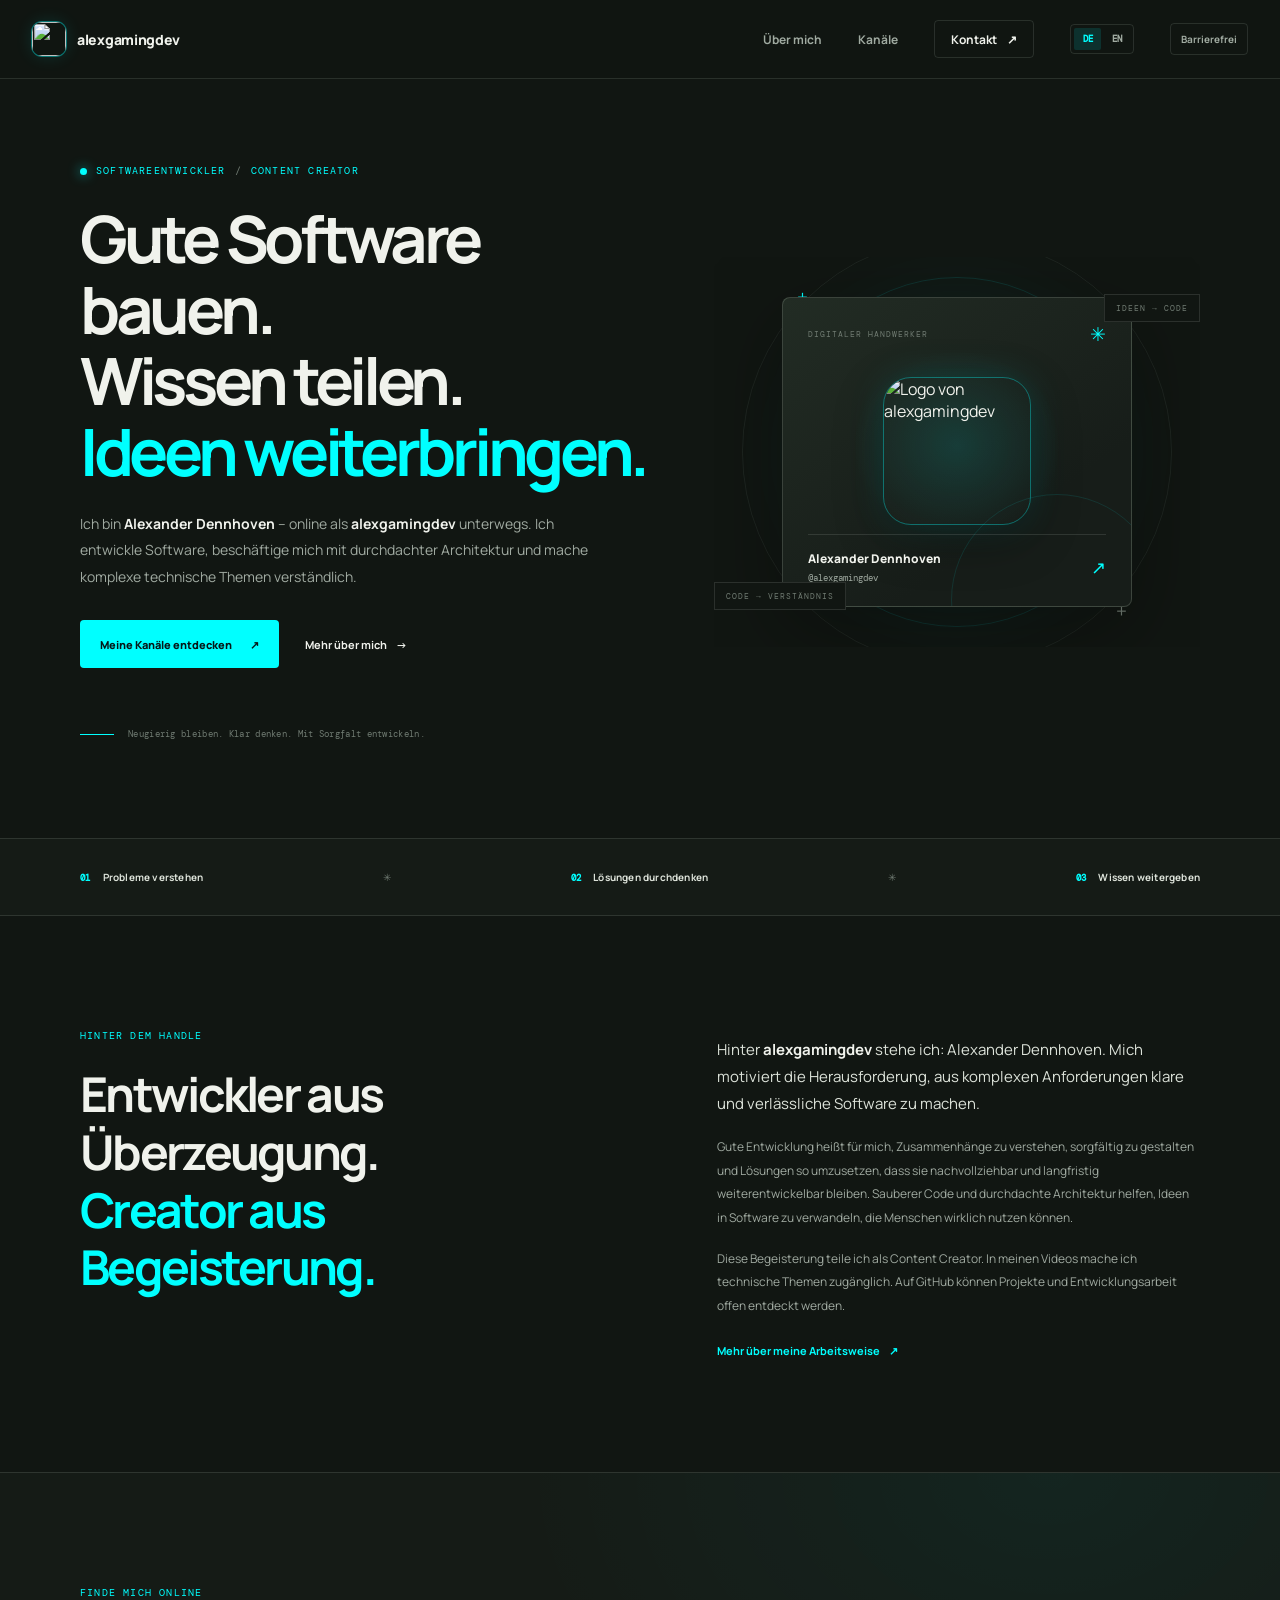
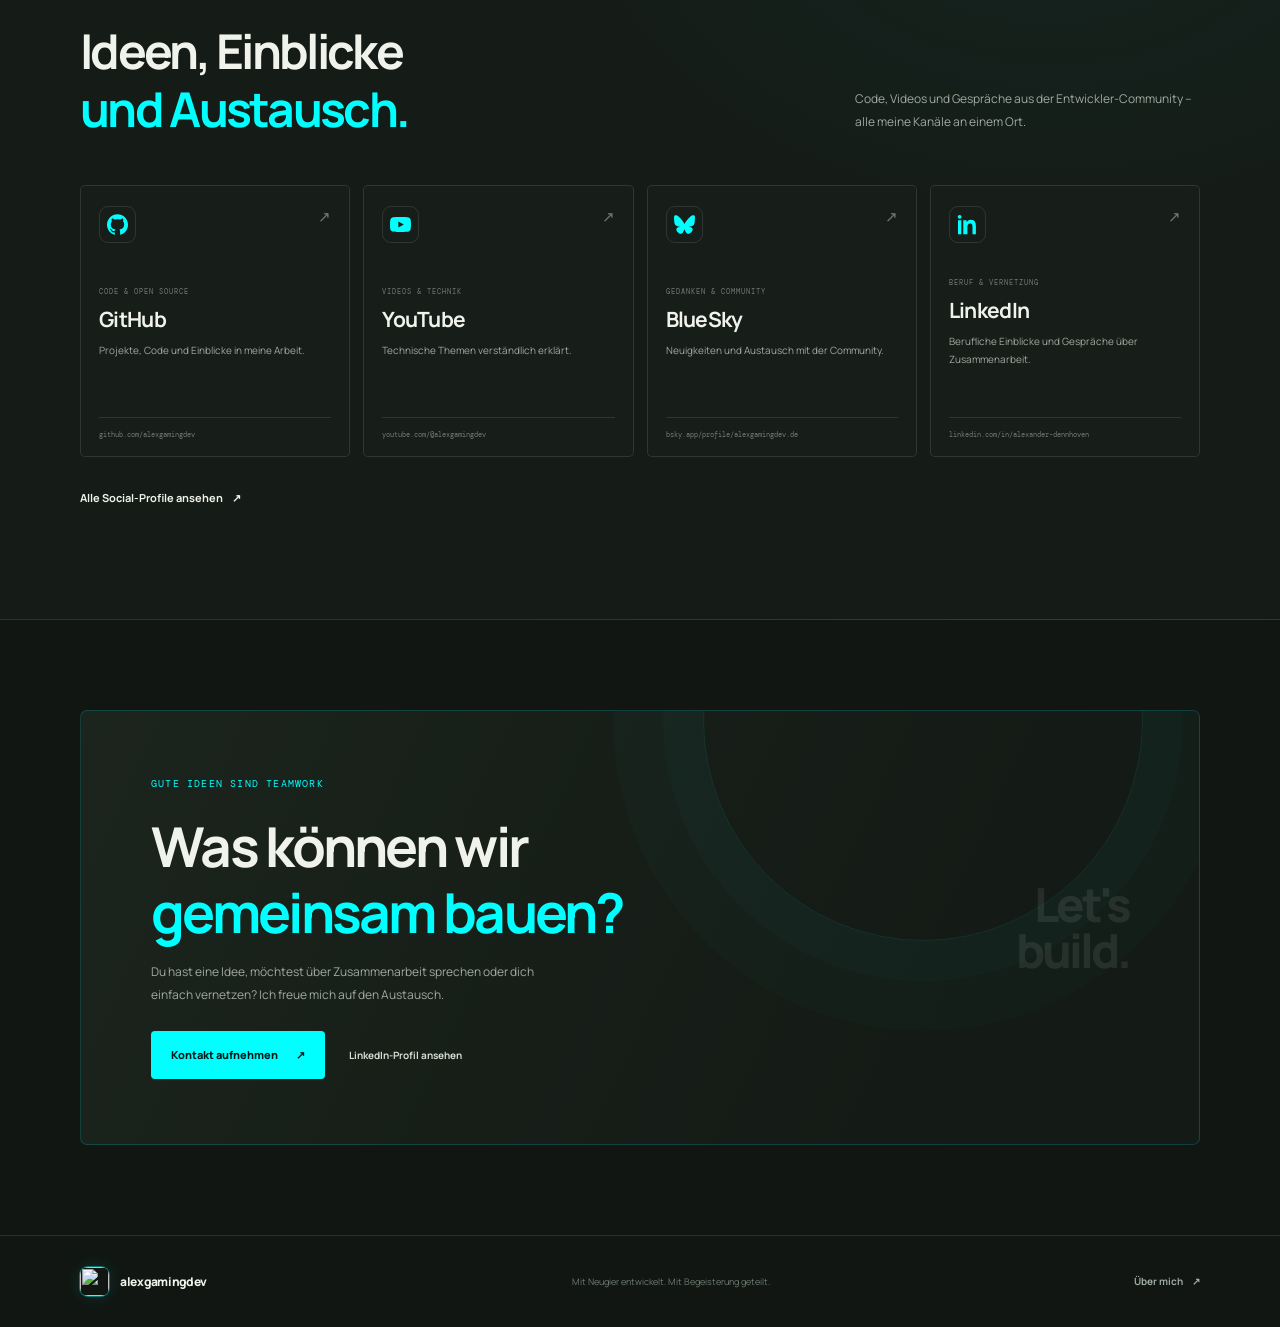
==== index.html @ af2bbde1 "Merge branch 'AlexGaming-dev:main' into main" ====
<!doctype html>
<html lang="de-DE">
  <head>
    <meta charset="UTF-8">
    <meta name="viewport" content="width=device-width, initial-scale=1">
    <meta name="theme-color" content="#111612">
    <meta name="author" content="Alexander Dennhoven">
    <meta name="robots" content="index, follow, max-image-preview:large, max-snippet:-1, max-video-preview:-1">
    <meta name="description" content="Alexander Dennhoven | Softwareentwickler und Content Creator mit Fokus auf moderne Softwareentwicklung, Open Source und verständliche technische Inhalte.">
    <meta name="keywords" content="Alexander Dennhoven, alexgamingdev, Softwareentwickler, Softwareentwicklung, Softwarearchitektur, Open Source, Content Creator, Webentwicklung, Tech Content">
    <meta property="og:title" content="Alexander Dennhoven | Softwareentwickler &amp; Creator | alexgamingdev">
    <meta property="og:description" content="Gute Software bauen. Wissen teilen. Ideen weiterbringen.">
    <meta property="og:type" content="profile">
    <meta property="og:url" content="https://www.alexgamingdev.tech/">
    <meta property="og:site_name" content="alexgamingdev">
    <meta property="og:image" content="https://alexgamingdev.github.io/icons/favicon.png">
    <meta property="og:locale" content="de_DE">
    <meta property="og:profile:first_name" content="Alexander">
    <meta property="og:profile:last_name" content="Dennhoven">
    <meta property="og:profile:username" content="alexgamingdev">
    <meta name="twitter:card" content="summary_large_image">
    <meta name="twitter:title" content="Alexander Dennhoven | alexgamingdev">
    <meta name="twitter:description" content="Softwareentwicklung, Open Source und technische Themen verständlich erklärt.">
    <meta name="twitter:site" content="@alexgamingdev">
    <meta name="twitter:creator" content="@alexgamingdev">
    <meta name="twitter:image" content="https://alexgamingdev.github.io/icons/favicon.png">
    <link rel="canonical" href="https://www.alexgamingdev.tech/">
    <link rel="alternate" hreflang="de" href="https://www.alexgamingdev.tech/">
    <link rel="alternate" hreflang="en" href="https://www.alexgamingdev.tech/?lang=en">
    <link rel="alternate" hreflang="x-default" href="https://www.alexgamingdev.tech/">
    <link rel="icon" type="image/png" href="https://alexgamingdev.github.io/icons/favicon.png">
    <link rel="shortcut icon" type="image/png" href="https://alexgamingdev.github.io/icons/favicon.png">
    <link rel="apple-touch-icon" href="https://alexgamingdev.github.io/icons/favicon.png">
    <link rel="manifest" href="./site.webmanifest">
    <link rel="me" href="https://github.com/alexgamingdev">
    <link rel="me" href="https://mastodon.social/@alexgamingdev">
    <link rel="stylesheet" href="./assets/css/styles.css">
    <title>Alexander Dennhoven (alexgamingdev) | Softwareentwickler &amp; Creator</title>
    <script type="application/ld+json">
      {
        "@context": "https://schema.org",
        "@graph": [
          {
            "@type": ["WebPage", "ProfilePage"],
            "@id": "https://www.alexgamingdev.tech/#webpage",
            "url": "https://www.alexgamingdev.tech/",
            "name": "Alexander Dennhoven (alexgamingdev) | Softwareentwickler & Creator",
            "description": "Softwareentwickler und Content Creator mit Leidenschaft für moderne Softwareentwicklung und verständliche technische Inhalte.",
            "inLanguage": "de-DE",
            "mainEntity": {"@id": "https://www.alexgamingdev.tech/#person"}
          },
          {
            "@type": "WebSite",
            "@id": "https://www.alexgamingdev.tech/#website",
            "url": "https://www.alexgamingdev.tech/",
            "name": "alexgamingdev",
            "alternateName": ["Alexander Dennhoven", "alexgamingdev Portfolio"],
            "inLanguage": "de-DE"
          },
          {
            "@type": "Person",
            "@id": "https://www.alexgamingdev.tech/#person",
            "name": "Alexander Dennhoven",
            "alternateName": ["alexgamingdev", "Alex Gaming Dev"],
            "url": "https://www.alexgamingdev.tech/",
            "jobTitle": "Softwareentwickler und Content Creator",
            "description": "Softwareentwickler und Content Creator. Ich entwickle Software, beschäftige mich mit Softwarearchitektur und vermittle komplexe technische Themen verständlich.",
            "knowsLanguage": ["de", "en", "la"],
            "knowsAbout": ["Software Engineering", "Software Architecture", "Open Source", "CLI Tools", "Automation", "Content Creation"],
            "sameAs": [
              "https://www.google.com/search?kgmid=/g/11y_3fjgvj",
              "https://www.wikidata.org/wiki/Q138410440",
              "https://github.com/alexgamingdev",
              "https://www.linkedin.com/in/alexander-dennhoven/",
              "https://x.com/alexgamingdev",
              "https://www.instagram.com/alexgaming.dev/", 
              "https://www.tiktok.com/@alexgamingdev",
              "https://www.youtube.com/@alexgamingdev",
              "https://www.twitch.tv/alexgamingdev",
              "https://bsky.app/profile/alexgamingdev.de",
              "https://mastodon.social/@alexgamingdev",
              "https://de.pinterest.com/alexgamingdev/",
              "https://www.npmjs.com/~alexgamingdev",
              "https://linktr.ee/alexgamingdev"
            ],
            "mainEntityOfPage": {"@id": "https://www.alexgamingdev.tech/#webpage"}
          }
        ]
      }
    </script>
  </head>
  <body data-page="home">
    <button class="skip-link" type="button">Zum Inhalt springen</button>
    <header class="site-header">
      <div class="header-inner">
        <a class="brand" href="./" aria-label="alexgamingdev – Startseite">
          <img class="brand-logo" src="https://alexgamingdev.github.io/icons/favicon.png" alt="">
          <span class="brand-name">alexgamingdev</span>
        </a>
        <nav class="main-nav" aria-label="Hauptnavigation">
          <a href="./about/">Über mich</a>
          <a href="./channels/">Kanäle</a>
          <a class="nav-cta" href="./contact/">Kontakt <span aria-hidden="true">↗</span></a>
          <div class="language-switch" aria-label="Sprache">
            <a href="?lang=de" hreflang="de" lang="de">DE</a>
            <a href="?lang=en" hreflang="en" lang="en">EN</a>
          </div>
          <button class="a11y-toggle" type="button" aria-pressed="false" aria-label="Barrierefreiheit umschalten">Barrierefrei</button>
        </nav>
      </div>
    </header>
    <main id="main" tabindex="-1">
      <section class="hero section-shell" aria-labelledby="hero-title">
        <div class="hero-copy">
          <p class="eyebrow"><span class="status-dot"></span> Softwareentwickler <span class="eyebrow-divider">/</span> Content Creator</p>
          <h1 id="hero-title">Gute Software bauen.<br>Wissen teilen.<br><span>Ideen weiterbringen.</span></h1>
          <p class="hero-intro">Ich bin <strong>Alexander Dennhoven</strong> – online als <strong>alexgamingdev</strong> unterwegs. Ich entwickle Software, beschäftige mich mit durchdachter Architektur und mache komplexe technische Themen verständlich.</p>
          <div class="hero-actions">
            <a class="button button-primary" href="./channels/">Meine Kanäle entdecken <span aria-hidden="true">↗</span></a>
            <a class="text-link" href="./about/">Mehr über mich <span aria-hidden="true">→</span></a>
          </div>
          <div class="hero-note"><span class="note-line" aria-hidden="true"></span><p>Neugierig bleiben. Klar denken. Mit Sorgfalt entwickeln.</p></div>
        </div>
        <div class="hero-visual" aria-label="Persönliches Entwicklerprofil">
          <div class="visual-orbit orbit-one"></div><div class="visual-orbit orbit-two"></div><div class="visual-glow"></div>
          <div class="profile-card">
            <div class="profile-card-top"><span class="card-label">DIGITALER HANDWERKER</span><span class="card-symbol" aria-hidden="true">✳</span></div>
            <div class="monogram"><img class="profile-logo" src="https://alexgamingdev.github.io/icons/favicon.png" alt="Logo von alexgamingdev"></div>
            <div class="profile-card-bottom"><div><p class="profile-name">Alexander Dennhoven</p><p class="profile-handle">@alexgamingdev</p></div><span class="card-arrow" aria-hidden="true">↗</span></div>
          </div>
          <span class="orbit-caption caption-top">IDEEN → CODE</span><span class="orbit-caption caption-bottom">CODE → VERSTÄNDNIS</span>
          <span class="visual-cross cross-one" aria-hidden="true">+</span><span class="visual-cross cross-two" aria-hidden="true">+</span>
        </div>
      </section>
      <section class="intro-strip" aria-label="Arbeitsweise">
        <div class="section-shell strip-inner"><p><span>01</span> Probleme verstehen</p><span class="strip-separator" aria-hidden="true">✳</span><p><span>02</span> Lösungen durchdenken</p><span class="strip-separator" aria-hidden="true">✳</span><p><span>03</span> Wissen weitergeben</p></div>
      </section>
      <section class="about section-shell section-spacing" aria-labelledby="about-title">
        <div class="section-heading"><p class="eyebrow">HINTER DEM HANDLE</p><h2 id="about-title">Entwickler aus Überzeugung.<br><span>Creator aus Begeisterung.</span></h2></div>
        <div class="about-content">
          <p class="about-lead">Hinter <strong>alexgamingdev</strong> stehe ich: Alexander Dennhoven. Mich motiviert die Herausforderung, aus komplexen Anforderungen klare und verlässliche Software zu machen.</p>
          <p>Gute Entwicklung heißt für mich, Zusammenhänge zu verstehen, sorgfältig zu gestalten und Lösungen so umzusetzen, dass sie nachvollziehbar und langfristig weiterentwickelbar bleiben. Sauberer Code und durchdachte Architektur helfen, Ideen in Software zu verwandeln, die Menschen wirklich nutzen können.</p>
          <p>Diese Begeisterung teile ich als Content Creator. In meinen Videos mache ich technische Themen zugänglich. Auf GitHub können Projekte und Entwicklungsarbeit offen entdeckt werden.</p>
          <a class="inline-link" href="./about/">Mehr über meine Arbeitsweise <span aria-hidden="true">↗</span></a>
        </div>
      </section>
      <section class="channels-section" aria-labelledby="channels-title">
        <div class="section-shell section-spacing">
          <div class="channels-heading"><div><p class="eyebrow">FINDE MICH ONLINE</p><h2 id="channels-title">Ideen, Einblicke<br><span>und Austausch.</span></h2></div><p class="channels-summary">Code, Videos und Gespräche aus der Entwickler-Community – alle meine Kanäle an einem Ort.</p></div>
          <div class="channel-grid">
            <a class="channel-card github-card" href="https://github.com/alexgamingdev" target="_blank" rel="noopener noreferrer me"><div class="channel-card-top"><span class="channel-icon icon-github"><svg aria-hidden="true"><use href="./assets/icons.svg#github"></use></svg></span><span class="external-arrow" aria-hidden="true">↗</span></div><div><p class="channel-type">CODE &amp; OPEN SOURCE</p><h3>GitHub</h3><p>Projekte, Code und Einblicke in meine Arbeit.</p></div><span class="channel-url">github.com/alexgamingdev</span></a>
            <a class="channel-card youtube-card" href="https://www.youtube.com/@alexgamingdev" target="_blank" rel="noopener noreferrer me"><div class="channel-card-top"><span class="channel-icon icon-youtube"><svg aria-hidden="true"><use href="./assets/icons.svg#youtube"></use></svg></span><span class="external-arrow" aria-hidden="true">↗</span></div><div><p class="channel-type">VIDEOS &amp; TECHNIK</p><h3>YouTube</h3><p>Technische Themen verständlich erklärt.</p></div><span class="channel-url">youtube.com/@alexgamingdev</span></a>
            <a class="channel-card bluesky-card" href="https://bsky.app/profile/alexgamingdev.de" target="_blank" rel="noopener noreferrer me"><div class="channel-card-top"><span class="channel-icon icon-bluesky"><svg aria-hidden="true"><use href="./assets/icons.svg#bluesky"></use></svg></span><span class="external-arrow" aria-hidden="true">↗</span></div><div><p class="channel-type">GEDANKEN &amp; COMMUNITY</p><h3>BlueSky</h3><p>Neuigkeiten und Austausch mit der Community.</p></div><span class="channel-url">bsky.app/profile/alexgamingdev.de</span></a>
            <a class="channel-card linkedin-card" href="https://www.linkedin.com/in/alexander-dennhoven/" target="_blank" rel="noopener noreferrer me"><div class="channel-card-top"><span class="channel-icon icon-linkedin"><svg aria-hidden="true"><use href="./assets/icons.svg#linkedin"></use></svg></span><span class="external-arrow" aria-hidden="true">↗</span></div><div><p class="channel-type">BERUF &amp; VERNETZUNG</p><h3>LinkedIn</h3><p>Berufliche Einblicke und Gespräche über Zusammenarbeit.</p></div><span class="channel-url">linkedin.com/in/alexander-dennhoven</span></a>
          </div>
          <p style="margin:28px 0 0"><a class="inline-link" href="./channels/">Alle Social-Profile ansehen <span aria-hidden="true">↗</span></a></p>
        </div>
      </section>
      <section class="contact-section section-shell" aria-labelledby="contact-title">
        <div class="contact-orb" aria-hidden="true"></div>
        <div class="contact-content"><p class="eyebrow">GUTE IDEEN SIND TEAMWORK</p><h2 id="contact-title">Was können wir<br><span>gemeinsam bauen?</span></h2><p>Du hast eine Idee, möchtest über Zusammenarbeit sprechen oder dich einfach vernetzen? Ich freue mich auf den Austausch.</p><div class="contact-actions"><a class="button button-primary" href="./contact/">Kontakt aufnehmen <span aria-hidden="true">↗</span></a><a class="contact-secondary" href="https://www.linkedin.com/in/alexander-dennhoven/" target="_blank" rel="noopener noreferrer me">LinkedIn-Profil ansehen</a></div></div>
        <div class="contact-mark" aria-hidden="true">Let's<br>build<span>.</span></div>
      </section>
    </main>
    <footer class="site-footer"><div class="section-shell footer-inner"><a class="brand footer-brand" href="./"><img class="brand-logo" src="https://alexgamingdev.github.io/icons/favicon.png" alt=""><span class="brand-name">alexgamingdev</span></a><p>Mit Neugier entwickelt. Mit Begeisterung geteilt.</p><a class="back-to-top" href="./about/">Über mich <span aria-hidden="true">↗</span></a></div></footer>
    <script src="./assets/js/site.js" defer></script>
  </body>
</html>
---- assets/css/styles.css ----
@import url("https://fonts.googleapis.com/css2?family=DM+Mono:wght@400;500&family=Manrope:wght@400;500;600;700;800&display=swap");

:root {
  color-scheme: dark;
  --bg: #111612;
  --surface: #171e19;
  --surface-light: #202923;
  --text: #f0f2ec;
  --muted: #a0aaa1;
  --quiet: #707b72;
  --accent: #00ffff;
  --accent-dark: #062525;
  --line: rgba(229, 237, 226, 0.12);
  --mono: "DM Mono", "Courier New", monospace;
  --sans: "Manrope", "Segoe UI", sans-serif;
}

* {
  box-sizing: border-box;
}

::selection {
  background: #00a9c7;
  color: #042326;
}

::-moz-selection {
  background: #00a9c7;
  color: #042326;
}

html {
  scroll-behavior: smooth;
  scroll-padding-top: 92px;
}

body {
  margin: 0;
  background: var(--bg);
  color: var(--text);
  font-family: var(--sans);
  -webkit-font-smoothing: antialiased;
}

.cursor-aura {
  position: fixed;
  z-index: 0;
  top: 0;
  left: 0;
  width: 460px;
  height: 460px;
  border-radius: 50%;
  background: radial-gradient(circle, rgba(0, 190, 255, 0.14) 0, rgba(0, 130, 255, 0.08) 34%, rgba(0, 255, 255, 0) 72%);
  opacity: 0;
  pointer-events: none;
  transition: opacity 450ms ease;
  will-change: transform;
}

.cursor-aura.is-active {
  opacity: 1;
}

a {
  color: inherit;
}

a:focus-visible {
  outline: 2px solid var(--accent);
  outline-offset: 5px;
}

.skip-link {
  position: fixed;
  z-index: 10;
  top: 12px;
  left: 12px;
  padding: 12px 16px;
  border: 0;
  transform: translateY(-160%);
  background: var(--accent);
  color: var(--bg);
  cursor: pointer;
  font-family: var(--sans);
  font-weight: 800;
}

.skip-link:focus {
  transform: translateY(0);
}

body.text-response {
  padding: 24px;
}

.text-response pre {
  width: min(100%, 900px);
  margin: 0 auto;
  color: var(--text);
  font: 13px/1.8 var(--mono);
  overflow-wrap: anywhere;
  white-space: pre-wrap;
}

.section-shell {
  width: min(1120px, calc(100% - 64px));
  margin-inline: auto;
}

.site-header {
  position: sticky;
  z-index: 5;
  top: 0;
  border-bottom: 1px solid var(--line);
  background: rgba(17, 22, 18, 0.88);
  backdrop-filter: blur(16px);
}

.header-inner {
  display: flex;
  width: min(1280px, calc(100% - 64px));
  height: 78px;
  margin-inline: auto;
  align-items: center;
  justify-content: space-between;
}

.brand {
  display: inline-flex;
  align-items: center;
  gap: 11px;
  text-decoration: none;
}

.brand-logo {
  display: block;
  width: 34px;
  height: 34px;
  flex: 0 0 auto;
  border-radius: 10px;
  object-fit: cover;
  box-shadow: 0 0 0 1px rgba(0, 255, 255, 0.38), 0 0 18px rgba(0, 255, 255, 0.12);
}

.brand-name {
  font-size: 14px;
  font-weight: 800;
  letter-spacing: -0.3px;
}

.main-nav {
  display: flex;
  align-items: center;
  gap: 36px;
}

.main-nav a,
.back-to-top {
  color: var(--muted);
  font-size: 12px;
  font-weight: 700;
  text-decoration: none;
  transition: color 160ms ease;
}

.main-nav a:hover,
.back-to-top:hover,
.contact-secondary:hover {
  color: var(--accent);
}

.main-nav .nav-cta {
  display: inline-flex;
  min-height: 38px;
  padding: 0 16px;
  align-items: center;
  gap: 10px;
  border: 1px solid var(--line);
  border-radius: 4px;
  color: var(--text);
}

.main-nav .nav-cta:hover {
  border-color: var(--accent);
  color: var(--accent);
}

.a11y-toggle {
  padding: 8px 10px;
  border: 1px solid var(--line);
  border-radius: 4px;
  background: transparent;
  color: var(--muted);
  cursor: pointer;
  font: 700 10px var(--sans);
}

.a11y-toggle:hover,
.a11y-toggle[aria-pressed="true"] {
  border-color: var(--accent);
  color: var(--accent);
}

.language-switch {
  display: inline-flex;
  padding: 3px;
  gap: 2px;
  border: 1px solid var(--line);
  border-radius: 4px;
}

.language-switch a {
  min-width: 27px;
  padding: 5px 4px;
  border-radius: 2px;
  color: var(--muted);
  font-family: var(--mono);
  font-size: 9px;
  text-align: center;
  text-decoration: none;
}

.language-switch a:hover,
.language-switch a[aria-current="true"] {
  background: rgba(0, 255, 255, 0.12);
  color: var(--accent);
}

.hero {
  display: grid;
  min-height: 645px;
  padding-block: 84px 98px;
  align-items: center;
  grid-template-columns: 1.08fr 0.92fr;
  gap: 64px;
}

.hero-copy {
  min-width: 0;
}

.eyebrow {
  display: flex;
  margin: 0 0 24px;
  align-items: center;
  flex-wrap: wrap;
  gap: 9px;
  color: var(--accent);
  font-family: var(--mono);
  font-size: 10px;
  letter-spacing: 1.2px;
  line-height: 1.6;
  text-transform: uppercase;
}

.status-dot {
  width: 7px;
  height: 7px;
  border-radius: 50%;
  background: var(--accent);
  box-shadow: 0 0 12px rgba(0, 255, 255, 0.7);
}

.eyebrow-divider {
  color: var(--quiet);
}

h1,
h2,
h3,
p {
  margin-top: 0;
}

.hero h1 {
  margin-bottom: 23px;
  font-size: clamp(42px, 5.1vw, 67px);
  font-weight: 700;
  letter-spacing: -4.3px;
  line-height: 1.09;
}

.hero h1 span,
.section-heading h2 span,
.channels-heading h2 span,
.contact-content h2 span {
  color: var(--accent);
}

.hero-intro {
  max-width: 510px;
  margin-bottom: 30px;
  color: var(--muted);
  font-size: 14px;
  line-height: 1.9;
}

.hero-intro strong,
.about-content strong {
  color: var(--text);
  font-weight: 700;
}

.hero-actions,
.contact-actions {
  display: flex;
  align-items: center;
  gap: 26px;
}

.button {
  display: inline-flex;
  min-height: 48px;
  padding: 0 19px;
  align-items: center;
  justify-content: center;
  gap: 18px;
  border: 1px solid transparent;
  border-radius: 4px;
  font-size: 11px;
  font-weight: 800;
  text-decoration: none;
  transition: transform 160ms ease, background 160ms ease;
}

.button:hover {
  transform: translateY(-2px);
}

.button-primary {
  background: var(--accent);
  color: #071818;
}

.button-primary:hover {
  background: #73ffff;
}

.text-link,
.inline-link {
  display: inline-flex;
  align-items: center;
  gap: 9px;
  color: var(--text);
  font-size: 11px;
  font-weight: 700;
  text-decoration: none;
}

.text-link:hover,
.inline-link:hover {
  color: var(--accent);
}

.hero-note {
  display: flex;
  margin-top: 60px;
  align-items: center;
  gap: 14px;
}

.note-line {
  width: 34px;
  height: 1px;
  background: var(--accent);
}

.hero-note p {
  margin: 0;
  color: var(--quiet);
  font-family: var(--mono);
  font-size: 9px;
  letter-spacing: 0.3px;
}

.hero-visual {
  position: relative;
  display: grid;
  min-height: 390px;
  overflow: hidden;
  place-items: center;
  animation: reveal-in 900ms 180ms both;
}

.hero-copy > * {
  animation: reveal-up 720ms both;
}

.hero-copy > :nth-child(2) {
  animation-delay: 90ms;
}

.hero-copy > :nth-child(3) {
  animation-delay: 170ms;
}

.hero-copy > :nth-child(4) {
  animation-delay: 250ms;
}

.hero-copy > :nth-child(5) {
  animation-delay: 340ms;
}

.visual-glow {
  position: absolute;
  width: 260px;
  height: 260px;
  border-radius: 50%;
  background: rgba(0, 255, 255, 0.11);
  filter: blur(60px);
  animation: glow-breathe 5s ease-in-out infinite alternate;
}

.visual-orbit {
  position: absolute;
  width: 350px;
  height: 350px;
  border: 1px solid rgba(0, 255, 255, 0.11);
  border-radius: 50%;
  animation: orbit-rotate 34s linear infinite;
}

.orbit-two {
  width: 430px;
  height: 430px;
  border-color: rgba(229, 237, 226, 0.07);
  animation-direction: reverse;
  animation-duration: 48s;
}

.profile-card {
  position: relative;
  z-index: 1;
  width: min(350px, 82%);
  height: 310px;
  padding: 23px 25px;
  overflow: hidden;
  border: 1px solid rgba(214, 229, 207, 0.18);
  border-radius: 8px;
  background:
    radial-gradient(ellipse at 50% 48%, rgba(0, 255, 255, 0.12), transparent 42%),
    linear-gradient(145deg, #222c24, #171d19 70%);
  box-shadow: 0 24px 90px rgba(0, 0, 0, 0.34);
  animation: card-float 6s ease-in-out infinite;
  transition: border-color 220ms ease, box-shadow 220ms ease;
}

.profile-card:hover {
  border-color: rgba(0, 255, 255, 0.5);
  box-shadow: 0 28px 100px rgba(0, 255, 255, 0.09);
}

.profile-card::after {
  position: absolute;
  right: -32px;
  bottom: -100px;
  width: 210px;
  height: 210px;
  border: 1px solid rgba(0, 255, 255, 0.1);
  border-radius: 50%;
  content: "";
}

.profile-card-top,
.profile-card-bottom,
.channel-card-top {
  display: flex;
  align-items: center;
  justify-content: space-between;
}

.card-label,
.orbit-caption,
.channel-type {
  color: var(--quiet);
  font-family: var(--mono);
  font-size: 8px;
  letter-spacing: 1px;
}

.card-symbol {
  color: var(--accent);
  font-size: 19px;
}

.monogram {
  position: absolute;
  top: 79px;
  left: 50%;
  display: grid;
  width: 148px;
  height: 148px;
  place-items: center;
  transform: translateX(-50%);
}

.profile-logo {
  display: block;
  width: 100%;
  height: 100%;
  border: 1px solid rgba(0, 255, 255, 0.35);
  border-radius: 28px;
  object-fit: cover;
  box-shadow: 0 14px 50px rgba(0, 0, 0, 0.32), 0 0 36px rgba(0, 255, 255, 0.13);
  animation: logo-glow 4s ease-in-out infinite alternate;
}

.profile-card-bottom {
  position: absolute;
  right: 25px;
  bottom: 22px;
  left: 25px;
  z-index: 1;
  padding-top: 15px;
  border-top: 1px solid var(--line);
}

.profile-name {
  margin-bottom: 5px;
  font-size: 12px;
  font-weight: 800;
}

.profile-handle {
  margin: 0;
  color: var(--muted);
  font-family: var(--mono);
  font-size: 9px;
}

.card-arrow {
  color: var(--accent);
  font-size: 18px;
}

.orbit-caption {
  position: absolute;
  z-index: 2;
  padding: 8px 11px;
  border: 1px solid var(--line);
  background: var(--bg);
}

.caption-top {
  top: 37px;
  right: 0;
}

.caption-bottom {
  bottom: 37px;
  left: 0;
}

.visual-cross {
  position: absolute;
  color: var(--accent);
  font-size: 19px;
}

.cross-one {
  top: 27px;
  left: 17%;
}

.cross-two {
  right: 15%;
  bottom: 23px;
  color: var(--quiet);
}

.intro-strip {
  border-block: 1px solid var(--line);
  background: #151b16;
}

.strip-inner {
  display: flex;
  min-height: 76px;
  overflow: hidden;
  align-items: center;
  justify-content: space-between;
}

.strip-inner p {
  margin: 0;
  color: #dce2d9;
  font-size: 10px;
  font-weight: 700;
  letter-spacing: 0.2px;
}

.strip-inner p span {
  margin-right: 10px;
  color: var(--accent);
  font-family: var(--mono);
  font-size: 9px;
}

.strip-separator {
  color: var(--quiet);
  font-size: 10px;
}

.section-spacing {
  padding-block: 112px;
}

.about {
  display: grid;
  grid-template-columns: 1fr 0.9fr;
  gap: 100px;
}

.section-heading .eyebrow,
.channels-heading .eyebrow,
.contact-content .eyebrow {
  margin-bottom: 21px;
}

.section-heading h2,
.channels-heading h2,
.contact-content h2 {
  margin-bottom: 0;
  font-size: clamp(34px, 4vw, 48px);
  font-weight: 700;
  letter-spacing: -2.7px;
  line-height: 1.2;
}

.about-content {
  padding-top: 8px;
}

.about-content p {
  margin-bottom: 18px;
  color: var(--muted);
  font-size: 12px;
  line-height: 1.95;
}

.about-content .about-lead {
  color: #dce2d9;
  font-size: 15px;
  line-height: 1.8;
}

.about-content .inline-link {
  margin-top: 8px;
  color: var(--accent);
}

.channels-section {
  border-block: 1px solid var(--line);
  background:
    radial-gradient(ellipse at 82% 0%, rgba(0, 255, 255, 0.045), transparent 36%),
    #151b16;
}

.channels-heading {
  display: flex;
  margin-bottom: 48px;
  align-items: end;
  justify-content: space-between;
  gap: 40px;
}

.channels-summary {
  max-width: 345px;
  margin-bottom: 4px;
  color: var(--muted);
  font-size: 12px;
  line-height: 1.9;
}

.channel-grid {
  display: grid;
  grid-template-columns: repeat(4, minmax(0, 1fr));
  gap: 13px;
}

.channel-card {
  display: flex;
  min-height: 272px;
  padding: 20px 18px 17px;
  flex-direction: column;
  justify-content: space-between;
  border: 1px solid var(--line);
  border-radius: 5px;
  background: rgba(24, 31, 26, 0.86);
  text-decoration: none;
  transition: transform 180ms ease, border-color 180ms ease, background 180ms ease;
}

.channel-card,
.profile-link {
  animation: reveal-up 700ms both;
}

.channel-card:nth-child(2),
.profile-link:nth-child(2) {
  animation-delay: 70ms;
}

.channel-card:nth-child(3),
.profile-link:nth-child(3) {
  animation-delay: 140ms;
}

.channel-card:nth-child(4),
.profile-link:nth-child(4) {
  animation-delay: 210ms;
}

.profile-link:nth-child(n + 5) {
  animation-delay: 120ms;
}

.channel-card:hover {
  transform: translateY(-5px);
  border-color: rgba(0, 255, 255, 0.52);
  background: #1b241d;
}

.channel-icon {
  display: grid;
  width: 37px;
  height: 37px;
  place-items: center;
  border: 1px solid var(--line);
  border-radius: 9px;
  color: var(--text);
  font-family: var(--mono);
  font-size: 12px;
  font-weight: 500;
}

.channel-icon svg {
  width: 21px;
  height: 21px;
  fill: currentColor;
  color: var(--accent);
}

.external-arrow {
  align-self: flex-start;
  color: var(--quiet);
  font-size: 15px;
  transition: color 160ms ease, transform 160ms ease;
}

.channel-card:hover .external-arrow {
  transform: translate(2px, -2px);
  color: var(--accent);
}

.channel-type {
  margin-bottom: 9px;
  font-size: 7px;
}

.channel-card h3 {
  margin-bottom: 8px;
  font-size: 21px;
  letter-spacing: -0.7px;
}

.channel-card div > p:last-child {
  margin-bottom: 15px;
  color: var(--muted);
  font-size: 10px;
  line-height: 1.8;
}

.channel-url {
  padding-top: 12px;
  border-top: 1px solid var(--line);
  color: var(--quiet);
  font-family: var(--mono);
  font-size: 7px;
  overflow-wrap: anywhere;
}

.contact-section {
  position: relative;
  display: flex;
  min-height: 390px;
  margin-block: 90px;
  padding: 65px 70px;
  overflow: hidden;
  align-items: center;
  justify-content: space-between;
  border: 1px solid rgba(0, 255, 255, 0.16);
  border-radius: 7px;
  background: linear-gradient(115deg, #1b241d, #141a15 76%);
}

.contact-orb {
  position: absolute;
  top: -210px;
  right: 5%;
  width: 440px;
  height: 440px;
  border: 1px solid rgba(0, 255, 255, 0.1);
  border-radius: 50%;
  box-shadow: 0 0 0 40px rgba(0, 255, 255, 0.018), 0 0 0 90px rgba(0, 255, 255, 0.015);
  animation: contact-orbit 28s linear infinite;
}

.contact-content {
  position: relative;
  z-index: 1;
  max-width: 560px;
}

.contact-content h2 {
  margin-bottom: 16px;
  font-size: clamp(38px, 4.5vw, 55px);
}

.contact-content > p:not(.eyebrow) {
  max-width: 420px;
  margin-bottom: 24px;
  color: var(--muted);
  font-size: 12px;
  line-height: 1.9;
}

.contact-actions {
  flex-wrap: wrap;
  gap: 17px 24px;
}

.contact-secondary {
  color: #d4ddd2;
  font-size: 10px;
  font-weight: 700;
  text-decoration: none;
  transition: color 160ms ease;
}

.contact-mark {
  position: relative;
  z-index: 1;
  color: rgba(237, 244, 232, 0.09);
  font-size: 47px;
  font-weight: 800;
  letter-spacing: -3px;
  line-height: 0.97;
  text-align: right;
}

.site-footer {
  border-top: 1px solid var(--line);
}

.subpage-hero {
  padding-block: 90px 45px;
}

.subpage-hero h1 {
  max-width: 850px;
  margin-bottom: 18px;
  font-size: clamp(42px, 6vw, 68px);
  letter-spacing: -4px;
  line-height: 1.08;
}

.subpage-hero > p:last-child {
  max-width: 670px;
  color: var(--muted);
  font-size: 14px;
  line-height: 1.9;
}

.content-panel {
  margin-bottom: 80px;
  padding: 30px;
  border: 1px solid var(--line);
  border-radius: 5px;
  background: var(--surface);
}

.content-panel h2 {
  margin: 0 0 16px;
  font-size: 22px;
  letter-spacing: -0.7px;
}

.content-panel p,
.content-panel li {
  color: var(--muted);
  font-size: 12px;
  line-height: 1.9;
}

.content-panel p:last-child {
  margin-bottom: 0;
}

.profile-grid {
  display: grid;
  margin-bottom: 80px;
  grid-template-columns: repeat(3, minmax(0, 1fr));
  gap: 12px;
}

.profile-link {
  display: flex;
  min-height: 120px;
  padding: 19px;
  flex-direction: column;
  justify-content: space-between;
  border: 1px solid var(--line);
  border-radius: 5px;
  background: var(--surface);
  text-decoration: none;
  transition: border-color 160ms ease, transform 160ms ease;
}

.profile-link:hover {
  transform: translateY(-3px);
  border-color: var(--accent);
}

.profile-link strong {
  font-size: 15px;
}

.profile-title {
  display: flex;
  min-height: 30px;
  align-items: center;
  gap: 10px;
}

.profile-icon {
  width: 24px;
  height: 24px;
  flex: 0 0 auto;
  fill: currentColor;
  color: var(--accent);
}

.profile-icon-text {
  display: grid;
  width: 30px;
  height: 30px;
  place-items: center;
  border: 1px solid var(--line);
  border-radius: 6px;
  color: var(--accent);
  font: 500 10px var(--mono);
}

.profile-link > span:not(.profile-title) {
  color: var(--muted);
  font-family: var(--mono);
  font-size: 9px;
  overflow-wrap: anywhere;
}

.profile-badge {
  display: inline-flex;
  width: fit-content;
  align-items: center;
  gap: 5px;
  color: var(--muted);
  font-family: var(--mono);
  font-size: 9px;
}

.profile-badges {
  display: flex;
  flex-wrap: wrap;
  gap: 8px 14px;
}

.profile-badge svg {
  width: 14px;
  height: 14px;
  flex: 0 0 auto;
  fill: currentColor;
}

.profile-link .profile-title strong {
  color: var(--text);
  font-family: var(--sans);
  font-size: 15px;
}

body.a11y-mode {
  font-size: 118%;
  --muted: #d0dad1;
  --quiet: #bdc9bf;
  --line: rgba(229, 237, 226, 0.28);
}

body.a11y-mode p,
body.a11y-mode li {
  font-size: 1.12em;
  line-height: 1.9;
}

body.a11y-mode a:not(.brand):not(.button),
body.a11y-mode button {
  text-decoration: underline;
  text-underline-offset: 3px;
}

body.a11y-mode *,
body.a11y-mode *::before,
body.a11y-mode *::after {
  animation: none !important;
  scroll-behavior: auto !important;
  transition-duration: 0.01ms !important;
}

body.a11y-mode :focus-visible {
  outline: 3px solid var(--accent);
  outline-offset: 4px;
}

body.a11y-mode .eyebrow,
body.a11y-mode .channel-type,
body.a11y-mode .channel-url,
body.a11y-mode .profile-link span {
  color: #d0dad1;
}

.footer-inner {
  display: flex;
  min-height: 91px;
  align-items: center;
  justify-content: space-between;
  gap: 24px;
}

.footer-brand .brand-logo {
  width: 29px;
  height: 29px;
  border-radius: 8px;
}

.footer-brand .brand-name {
  font-size: 12px;
}

.footer-inner > p {
  margin: 0;
  color: var(--quiet);
  font-size: 9px;
}

.back-to-top {
  display: inline-flex;
  align-items: center;
  gap: 9px;
  font-size: 10px;
}

.motion-enabled .scroll-reveal {
  opacity: 0;
  filter: blur(7px);
  transform: translateY(30px) scale(0.975);
  transition: opacity 750ms ease, filter 750ms ease, transform 750ms cubic-bezier(0.2, 0.75, 0.25, 1);
}

.motion-enabled .scroll-reveal.is-visible {
  opacity: 1;
  filter: blur(0);
  transform: translateY(0) scale(1);
}

.motion-enabled .scroll-reveal.is-visible:hover {
  transform: translateY(-3px) scale(1.01);
}

.motion-enabled .profile-link:nth-child(2),
.motion-enabled .channel-card:nth-child(2) {
  transition-delay: 90ms;
}

.motion-enabled .profile-link:nth-child(3),
.motion-enabled .channel-card:nth-child(3) {
  transition-delay: 160ms;
}

.motion-enabled .profile-link:nth-child(4) {
  transition-delay: 230ms;
}

.motion-enabled .profile-link:nth-child(5) {
  transition-delay: 300ms;
}

@keyframes reveal-up {
  from {
    opacity: 0;
    transform: translateY(18px);
  }

  to {
    opacity: 1;
    transform: translateY(0);
  }
}

@keyframes reveal-in {
  from {
    opacity: 0;
    transform: translateX(14px) scale(0.98);
  }

  to {
    opacity: 1;
    transform: translateX(0) scale(1);
  }
}

@keyframes orbit-rotate {
  to {
    rotate: 360deg;
  }
}

@keyframes glow-breathe {
  from {
    opacity: 0.55;
    transform: scale(0.86);
  }

  to {
    opacity: 1;
    transform: scale(1.12);
  }
}

@keyframes card-float {
  0%, 100% {
    translate: 0 0;
  }

  50% {
    translate: 0 -8px;
  }
}

@keyframes logo-glow {
  from {
    box-shadow: 0 14px 50px rgba(0, 0, 0, 0.32), 0 0 20px rgba(0, 255, 255, 0.08);
  }

  to {
    box-shadow: 0 14px 50px rgba(0, 0, 0, 0.32), 0 0 42px rgba(0, 255, 255, 0.24);
  }
}

@keyframes contact-orbit {
  to {
    rotate: -360deg;
  }
}

@media (max-width: 900px) {
  .hero {
    min-height: 0;
    padding-block: 78px;
    grid-template-columns: 1fr 0.8fr;
    gap: 26px;
  }

  .hero-visual {
    transform: scale(0.86);
  }

  .about {
    gap: 55px;
  }

  .channel-grid {
    grid-template-columns: repeat(2, minmax(0, 1fr));
  }

  .channel-card {
    min-height: 245px;
  }

  .profile-grid {
    grid-template-columns: repeat(2, minmax(0, 1fr));
  }

  .contact-section {
    padding-inline: 45px;
  }
}

@media (max-width: 650px) {
  html {
    scroll-padding-top: 76px;
  }

  .section-shell {
    width: min(100% - 40px, 500px);
  }

  .header-inner {
    width: calc(100% - 40px);
    height: 68px;
  }

  .brand {
    gap: 7px;
  }

  .brand-logo {
    width: 31px;
    height: 31px;
  }

  .brand-name {
    font-size: 11px;
  }

  .main-nav {
    gap: 5px;
  }

  .main-nav a {
    font-size: 10px;
  }

  .main-nav a:first-child {
    display: none;
  }

  .main-nav > a:not(.nav-cta) {
    display: none;
  }

  .main-nav .nav-cta {
    min-height: 34px;
    padding-inline: 6px;
    gap: 4px;
    font-size: 9px;
  }

  .a11y-toggle {
    padding: 6px 5px;
    font-size: 9px;
  }

  .language-switch {
    padding: 2px;
  }

  .language-switch a {
    min-width: 20px;
    padding-inline: 2px;
    font-size: 8px;
  }

  .hero {
    padding-block: 63px 60px;
    grid-template-columns: 1fr;
    gap: 15px;
  }

  .hero h1 {
    font-size: clamp(42px, 11vw, 57px);
    letter-spacing: -3.2px;
  }

  .hero-intro {
    font-size: 13px;
  }

  .hero-actions {
    flex-wrap: wrap;
    gap: 18px;
  }

  .hero-note {
    margin-top: 35px;
  }

  .hero-visual {
    min-height: 335px;
    margin-top: 10px;
    transform: scale(0.82);
  }

  .strip-inner {
    min-height: 73px;
    justify-content: center;
    gap: 12px;
  }

  .strip-inner p {
    font-size: 0;
  }

  .strip-inner p span {
    margin: 0;
    font-size: 9px;
  }

  .section-spacing {
    padding-block: 76px;
  }

  .about {
    grid-template-columns: 1fr;
    gap: 30px;
  }

  .section-heading h2,
  .channels-heading h2 {
    font-size: 36px;
    letter-spacing: -2px;
  }

  .about-content .about-lead {
    font-size: 14px;
  }

  .channels-heading {
    margin-bottom: 31px;
    align-items: flex-start;
    flex-direction: column;
    gap: 17px;
  }

  .channels-summary {
    font-size: 11px;
  }

  .channel-grid {
    grid-template-columns: 1fr;
    gap: 10px;
  }

  .channel-card {
    min-height: 218px;
    padding: 18px;
  }

  .subpage-hero {
    padding-block: 64px 30px;
  }

  .subpage-hero h1 {
    font-size: 43px;
    letter-spacing: -2.7px;
  }

  .content-panel {
    margin-bottom: 55px;
    padding: 22px;
  }

  .profile-grid {
    margin-bottom: 55px;
    grid-template-columns: 1fr;
  }

  .contact-section {
    min-height: 0;
    margin-block: 55px;
    padding: 43px 25px;
  }

  .contact-content h2 {
    font-size: 39px;
    letter-spacing: -2px;
  }

  .contact-actions {
    align-items: flex-start;
    flex-direction: column;
  }

  .contact-mark {
    display: none;
  }

  .contact-orb {
    right: -250px;
  }

  .footer-inner {
    min-height: 100px;
    flex-wrap: wrap;
    padding-block: 19px;
    gap: 11px;
  }

  .footer-inner > p {
    order: 3;
    width: 100%;
  }
}

@media (max-width: 360px) {
  .brand-name {
    display: none;
  }

  .main-nav {
    gap: 7px;
  }

  .a11y-toggle {
    padding-inline: 8px;
  }
}

@media (prefers-reduced-motion: reduce) {
  *,
  *::before,
  *::after {
    animation: none !important;
    scroll-behavior: auto !important;
    transition-duration: 0.01ms !important;
  }
}
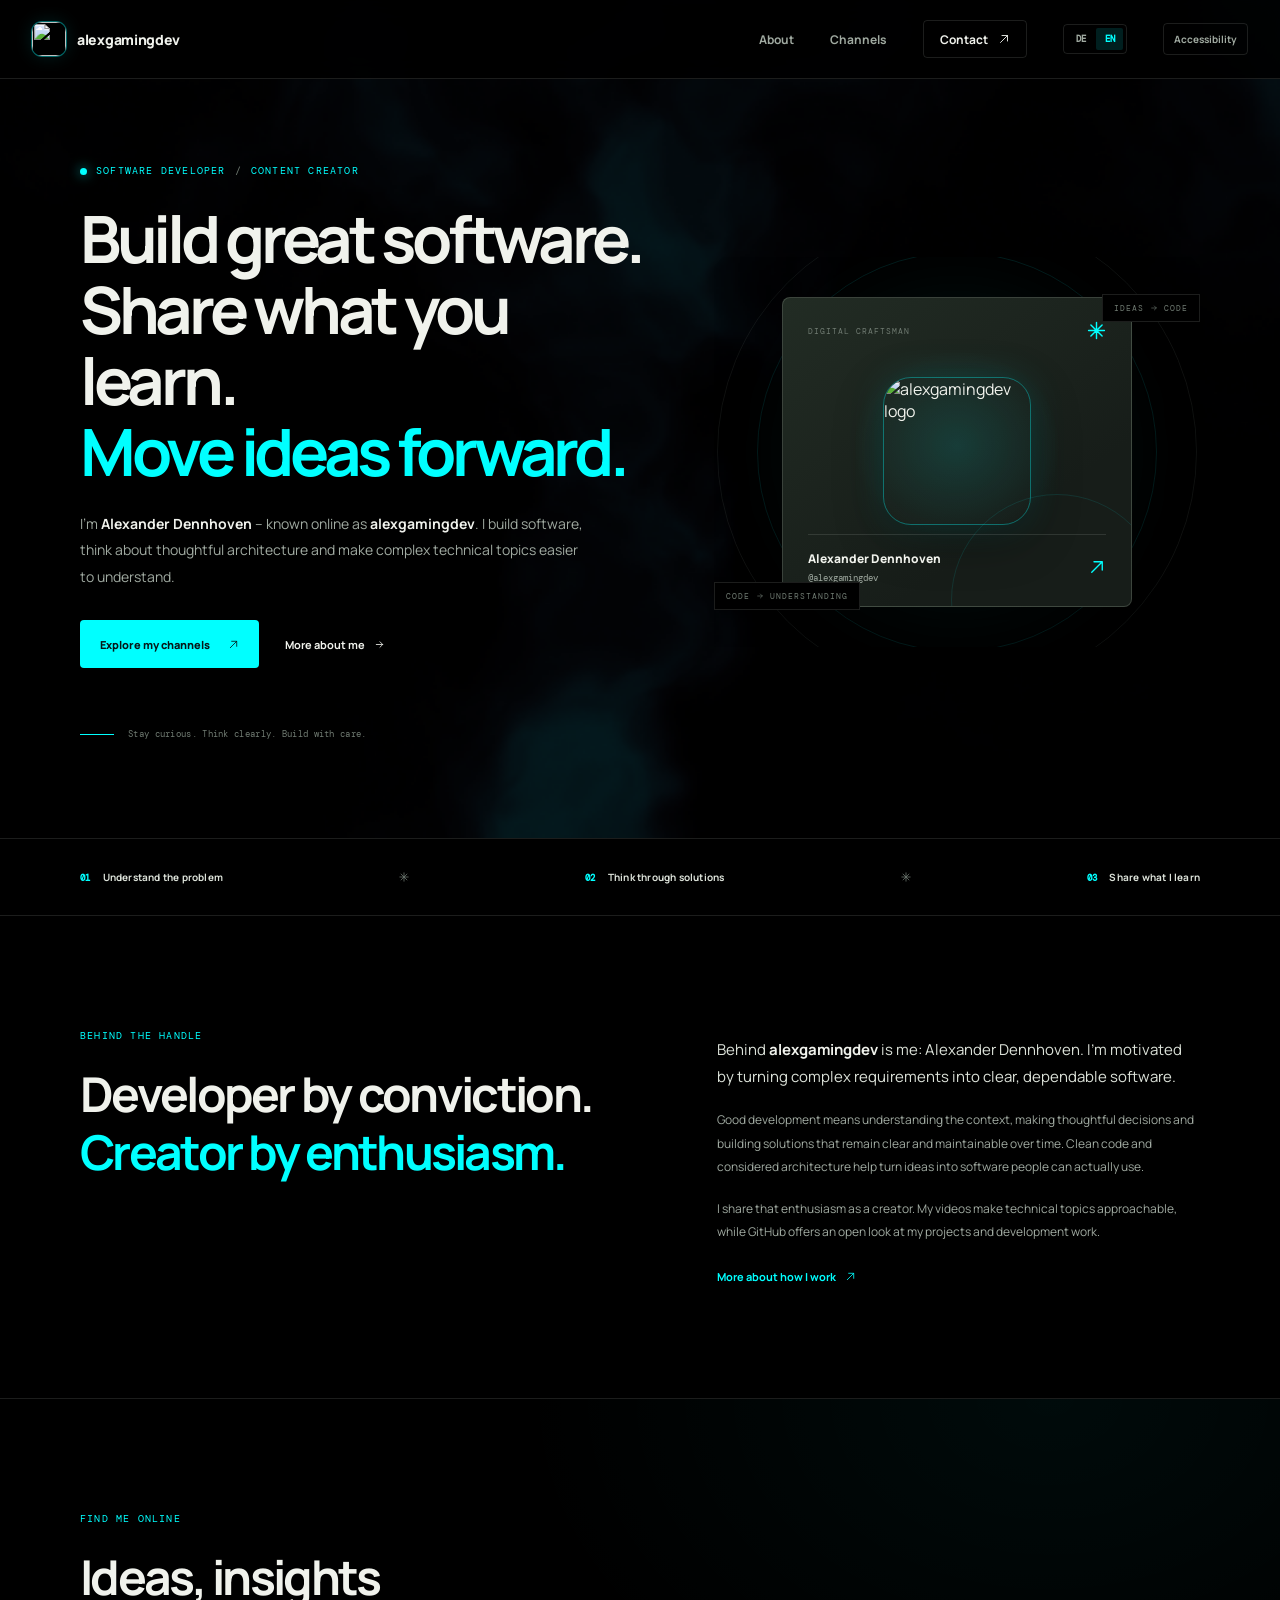
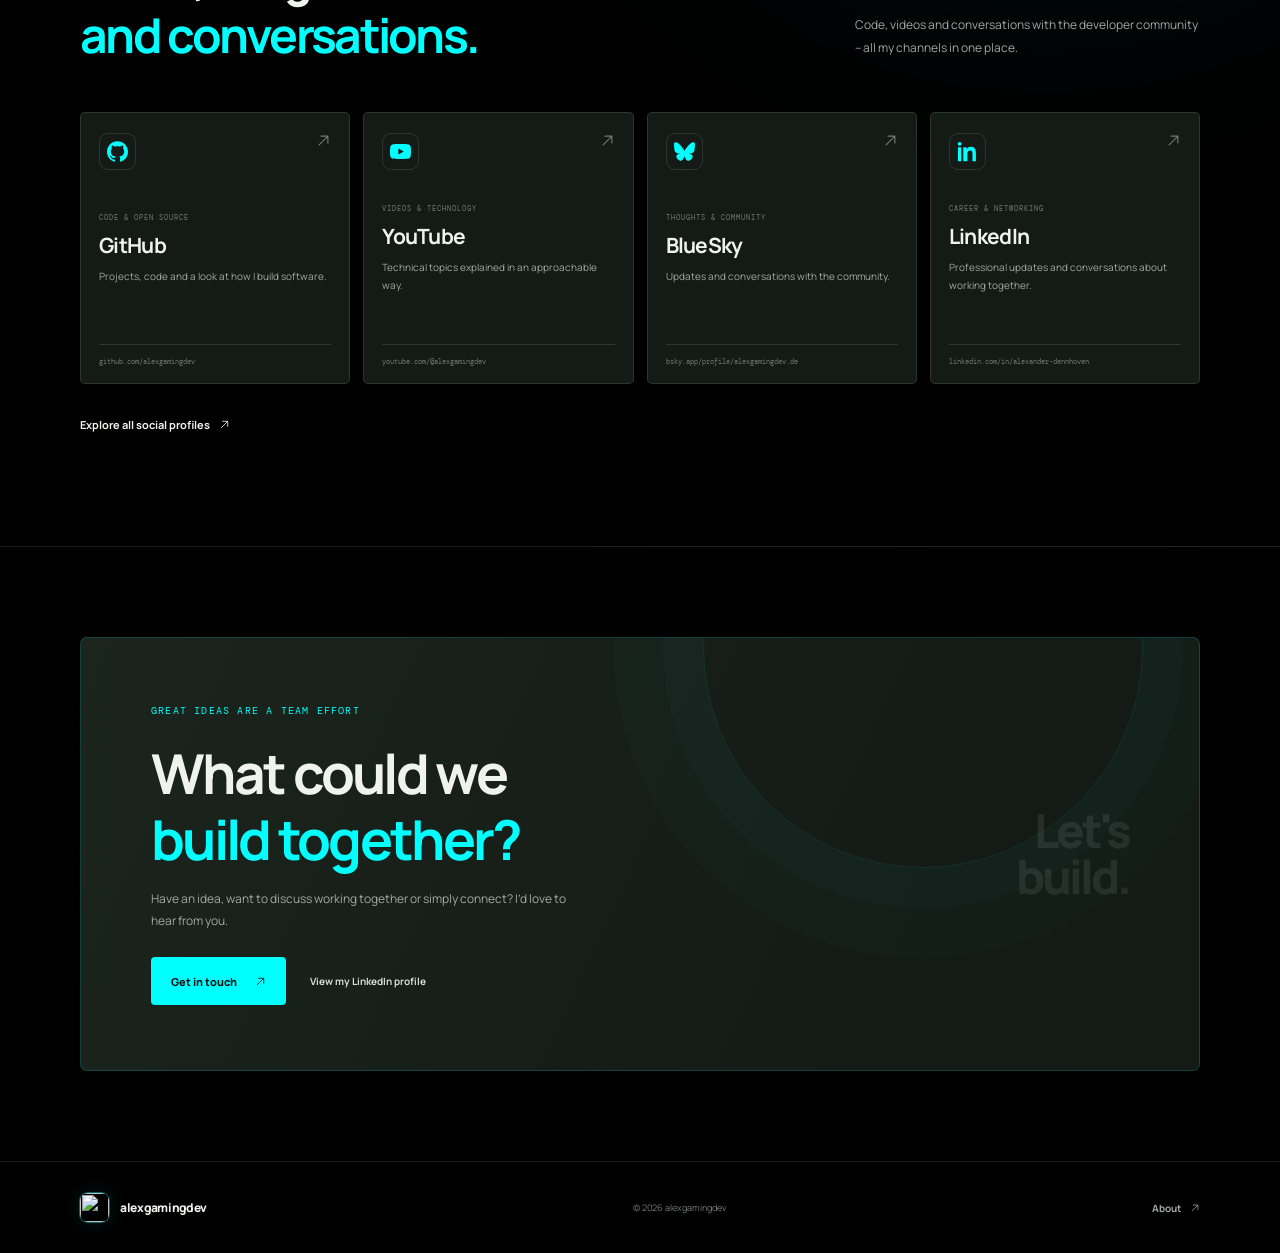
==== commit 9696538b: "Merge branch 'AlexGaming-dev:main' into main" ====
--- a/index.html
+++ b/index.html
@@ -1,9 +1,9 @@
 <!doctype html>
-<html lang="de-DE">
+<html lang="en">
   <head>
     <meta charset="UTF-8">
     <meta name="viewport" content="width=device-width, initial-scale=1">
-    <meta name="theme-color" content="#111612">
+    <meta name="theme-color" content="#000000">
     <meta name="author" content="Alexander Dennhoven">
     <meta name="robots" content="index, follow, max-image-preview:large, max-snippet:-1, max-video-preview:-1">
     <meta name="description" content="Alexander Dennhoven | Softwareentwickler und Content Creator mit Fokus auf moderne Softwareentwicklung, Open Source und verständliche technische Inhalte.">
@@ -73,7 +73,7 @@
               "https://github.com/alexgamingdev",
               "https://www.linkedin.com/in/alexander-dennhoven/",
               "https://x.com/alexgamingdev",
-              "https://www.instagram.com/alexgaming.dev/", 
+              "https://www.instagram.com/alexgaming.dev/",
               "https://www.tiktok.com/@alexgamingdev",
               "https://www.youtube.com/@alexgamingdev",
               "https://www.twitch.tv/alexgamingdev",
@@ -98,42 +98,41 @@
           <span class="brand-name">alexgamingdev</span>
         </a>
         <nav class="main-nav" aria-label="Hauptnavigation">
-          <a href="./about/">Über mich</a>
-          <a href="./channels/">Kanäle</a>
-          <a class="nav-cta" href="./contact/">Kontakt <span aria-hidden="true">↗</span></a>
+          <a href="./about/">About</a>
+          <a href="./channels/">Channels</a>
+          <a class="nav-cta" href="./contact/">Contact <svg class="ui-icon" aria-hidden="true"><use href="./assets/icons.svg#arrow-up-right"></use></svg></a>
           <div class="language-switch" aria-label="Sprache">
             <a href="?lang=de" hreflang="de" lang="de">DE</a>
             <a href="?lang=en" hreflang="en" lang="en">EN</a>
           </div>
-          <button class="a11y-toggle" type="button" aria-pressed="false" aria-label="Barrierefreiheit umschalten">Barrierefrei</button>
+          <button class="a11y-toggle" type="button" aria-pressed="false" aria-label="Toggle accessibility mode">Accessibility</button>
         </nav>
       </div>
     </header>
     <main id="main" tabindex="-1">
       <section class="hero section-shell" aria-labelledby="hero-title">
         <div class="hero-copy">
-          <p class="eyebrow"><span class="status-dot"></span> Softwareentwickler <span class="eyebrow-divider">/</span> Content Creator</p>
-          <h1 id="hero-title">Gute Software bauen.<br>Wissen teilen.<br><span>Ideen weiterbringen.</span></h1>
-          <p class="hero-intro">Ich bin <strong>Alexander Dennhoven</strong> – online als <strong>alexgamingdev</strong> unterwegs. Ich entwickle Software, beschäftige mich mit durchdachter Architektur und mache komplexe technische Themen verständlich.</p>
+          <p class="eyebrow"><span class="status-dot"></span> Software Developer <span class="eyebrow-divider">/</span> Content Creator</p>
+          <h1 id="hero-title">Build great software.<br>Share knowledge.<br><span>Move ideas forward.</span></h1>
+          <p class="hero-intro">I&apos;m <strong>Alexander Dennhoven</strong> – known online as <strong>alexgamingdev</strong>. I build software, think about thoughtful architecture, and make complex technical topics easier to understand.</p>
           <div class="hero-actions">
-            <a class="button button-primary" href="./channels/">Meine Kanäle entdecken <span aria-hidden="true">↗</span></a>
-            <a class="text-link" href="./about/">Mehr über mich <span aria-hidden="true">→</span></a>
+            <a class="button button-primary" href="./channels/">Explore my channels <svg class="ui-icon" aria-hidden="true"><use href="./assets/icons.svg#arrow-up-right"></use></svg></a>
+            <a class="text-link" href="./about/">More about me <svg class="ui-icon" aria-hidden="true"><use href="./assets/icons.svg#arrow-right"></use></svg></a>
           </div>
-          <div class="hero-note"><span class="note-line" aria-hidden="true"></span><p>Neugierig bleiben. Klar denken. Mit Sorgfalt entwickeln.</p></div>
+          <div class="hero-note"><span class="note-line" aria-hidden="true"></span><p>Stay curious. Think clearly. Build with care.</p></div>
         </div>
-        <div class="hero-visual" aria-label="Persönliches Entwicklerprofil">
+        <div class="hero-visual" aria-label="Personal developer profile">
           <div class="visual-orbit orbit-one"></div><div class="visual-orbit orbit-two"></div><div class="visual-glow"></div>
           <div class="profile-card">
-            <div class="profile-card-top"><span class="card-label">DIGITALER HANDWERKER</span><span class="card-symbol" aria-hidden="true">✳</span></div>
-            <div class="monogram"><img class="profile-logo" src="https://alexgamingdev.github.io/icons/favicon.png" alt="Logo von alexgamingdev"></div>
-            <div class="profile-card-bottom"><div><p class="profile-name">Alexander Dennhoven</p><p class="profile-handle">@alexgamingdev</p></div><span class="card-arrow" aria-hidden="true">↗</span></div>
+            <div class="profile-card-top"><span class="card-label">DIGITAL CRAFTSMAN</span><svg class="card-symbol ui-icon" aria-hidden="true"><use href="./assets/icons.svg#spark"></use></svg></div>
+            <div class="monogram"><img class="profile-logo" src="https://alexgamingdev.github.io/icons/favicon.png" alt="alexgamingdev logo"></div>
+            <div class="profile-card-bottom"><div><p class="profile-name">Alexander Dennhoven</p><p class="profile-handle">@alexgamingdev</p></div><svg class="card-arrow ui-icon" aria-hidden="true"><use href="./assets/icons.svg#arrow-up-right"></use></svg></div>
           </div>
-          <span class="orbit-caption caption-top">IDEEN → CODE</span><span class="orbit-caption caption-bottom">CODE → VERSTÄNDNIS</span>
-          <span class="visual-cross cross-one" aria-hidden="true">+</span><span class="visual-cross cross-two" aria-hidden="true">+</span>
+          <span class="orbit-caption caption-top">IDEAS <svg class="ui-icon" aria-hidden="true"><use href="./assets/icons.svg#arrow-right"></use></svg> CODE</span><span class="orbit-caption caption-bottom">CODE <svg class="ui-icon" aria-hidden="true"><use href="./assets/icons.svg#arrow-right"></use></svg> UNDERSTANDING</span>
         </div>
       </section>
-      <section class="intro-strip" aria-label="Arbeitsweise">
-        <div class="section-shell strip-inner"><p><span>01</span> Probleme verstehen</p><span class="strip-separator" aria-hidden="true">✳</span><p><span>02</span> Lösungen durchdenken</p><span class="strip-separator" aria-hidden="true">✳</span><p><span>03</span> Wissen weitergeben</p></div>
+      <section class="intro-strip" aria-label="How I work">
+        <div class="section-shell strip-inner"><p><span>01</span> Understand problems</p><svg class="strip-separator ui-icon" aria-hidden="true"><use href="./assets/icons.svg#spark"></use></svg><p><span>02</span> Think through solutions</p><svg class="strip-separator ui-icon" aria-hidden="true"><use href="./assets/icons.svg#spark"></use></svg><p><span>03</span> Share knowledge</p></div>
       </section>
       <section class="about section-shell section-spacing" aria-labelledby="about-title">
         <div class="section-heading"><p class="eyebrow">HINTER DEM HANDLE</p><h2 id="about-title">Entwickler aus Überzeugung.<br><span>Creator aus Begeisterung.</span></h2></div>
@@ -141,28 +140,29 @@
           <p class="about-lead">Hinter <strong>alexgamingdev</strong> stehe ich: Alexander Dennhoven. Mich motiviert die Herausforderung, aus komplexen Anforderungen klare und verlässliche Software zu machen.</p>
           <p>Gute Entwicklung heißt für mich, Zusammenhänge zu verstehen, sorgfältig zu gestalten und Lösungen so umzusetzen, dass sie nachvollziehbar und langfristig weiterentwickelbar bleiben. Sauberer Code und durchdachte Architektur helfen, Ideen in Software zu verwandeln, die Menschen wirklich nutzen können.</p>
           <p>Diese Begeisterung teile ich als Content Creator. In meinen Videos mache ich technische Themen zugänglich. Auf GitHub können Projekte und Entwicklungsarbeit offen entdeckt werden.</p>
-          <a class="inline-link" href="./about/">Mehr über meine Arbeitsweise <span aria-hidden="true">↗</span></a>
+          <a class="inline-link" href="./about/">More about how I work <svg class="ui-icon" aria-hidden="true"><use href="./assets/icons.svg#arrow-up-right"></use></svg></a>
         </div>
       </section>
       <section class="channels-section" aria-labelledby="channels-title">
         <div class="section-shell section-spacing">
           <div class="channels-heading"><div><p class="eyebrow">FINDE MICH ONLINE</p><h2 id="channels-title">Ideen, Einblicke<br><span>und Austausch.</span></h2></div><p class="channels-summary">Code, Videos und Gespräche aus der Entwickler-Community – alle meine Kanäle an einem Ort.</p></div>
           <div class="channel-grid">
-            <a class="channel-card github-card" href="https://github.com/alexgamingdev" target="_blank" rel="noopener noreferrer me"><div class="channel-card-top"><span class="channel-icon icon-github"><svg aria-hidden="true"><use href="./assets/icons.svg#github"></use></svg></span><span class="external-arrow" aria-hidden="true">↗</span></div><div><p class="channel-type">CODE &amp; OPEN SOURCE</p><h3>GitHub</h3><p>Projekte, Code und Einblicke in meine Arbeit.</p></div><span class="channel-url">github.com/alexgamingdev</span></a>
-            <a class="channel-card youtube-card" href="https://www.youtube.com/@alexgamingdev" target="_blank" rel="noopener noreferrer me"><div class="channel-card-top"><span class="channel-icon icon-youtube"><svg aria-hidden="true"><use href="./assets/icons.svg#youtube"></use></svg></span><span class="external-arrow" aria-hidden="true">↗</span></div><div><p class="channel-type">VIDEOS &amp; TECHNIK</p><h3>YouTube</h3><p>Technische Themen verständlich erklärt.</p></div><span class="channel-url">youtube.com/@alexgamingdev</span></a>
-            <a class="channel-card bluesky-card" href="https://bsky.app/profile/alexgamingdev.de" target="_blank" rel="noopener noreferrer me"><div class="channel-card-top"><span class="channel-icon icon-bluesky"><svg aria-hidden="true"><use href="./assets/icons.svg#bluesky"></use></svg></span><span class="external-arrow" aria-hidden="true">↗</span></div><div><p class="channel-type">GEDANKEN &amp; COMMUNITY</p><h3>BlueSky</h3><p>Neuigkeiten und Austausch mit der Community.</p></div><span class="channel-url">bsky.app/profile/alexgamingdev.de</span></a>
-            <a class="channel-card linkedin-card" href="https://www.linkedin.com/in/alexander-dennhoven/" target="_blank" rel="noopener noreferrer me"><div class="channel-card-top"><span class="channel-icon icon-linkedin"><svg aria-hidden="true"><use href="./assets/icons.svg#linkedin"></use></svg></span><span class="external-arrow" aria-hidden="true">↗</span></div><div><p class="channel-type">BERUF &amp; VERNETZUNG</p><h3>LinkedIn</h3><p>Berufliche Einblicke und Gespräche über Zusammenarbeit.</p></div><span class="channel-url">linkedin.com/in/alexander-dennhoven</span></a>
+            <a class="channel-card github-card" href="https://github.com/alexgamingdev" target="_blank" rel="noopener noreferrer me"><div class="channel-card-top"><span class="channel-icon icon-github"><svg aria-hidden="true"><use href="./assets/icons.svg#github"></use></svg></span><svg class="external-arrow ui-icon" aria-hidden="true"><use href="./assets/icons.svg#arrow-up-right"></use></svg></div><div><p class="channel-type">CODE &amp; OPEN SOURCE</p><h3>GitHub</h3><p>Projects, code, and a look at what I build.</p></div><span class="channel-url">github.com/alexgamingdev</span></a>
+            <a class="channel-card youtube-card" href="https://www.youtube.com/@alexgamingdev" target="_blank" rel="noopener noreferrer me"><div class="channel-card-top"><span class="channel-icon icon-youtube"><svg aria-hidden="true"><use href="./assets/icons.svg#youtube"></use></svg></span><svg class="external-arrow ui-icon" aria-hidden="true"><use href="./assets/icons.svg#arrow-up-right"></use></svg></div><div><p class="channel-type">VIDEOS &amp; TECH</p><h3>YouTube</h3><p>Technical topics, explained clearly.</p></div><span class="channel-url">youtube.com/@alexgamingdev</span></a>
+            <a class="channel-card bluesky-card" href="https://bsky.app/profile/alexgamingdev.de" target="_blank" rel="noopener noreferrer me"><div class="channel-card-top"><span class="channel-icon icon-bluesky"><svg aria-hidden="true"><use href="./assets/icons.svg#bluesky"></use></svg></span><svg class="external-arrow ui-icon" aria-hidden="true"><use href="./assets/icons.svg#arrow-up-right"></use></svg></div><div><p class="channel-type">THOUGHTS &amp; COMMUNITY</p><h3>BlueSky</h3><p>Updates and conversations with the community.</p></div><span class="channel-url">bsky.app/profile/alexgamingdev.de</span></a>
+            <a class="channel-card linkedin-card" href="https://www.linkedin.com/in/alexander-dennhoven/" target="_blank" rel="noopener noreferrer me"><div class="channel-card-top"><span class="channel-icon icon-linkedin"><svg aria-hidden="true"><use href="./assets/icons.svg#linkedin"></use></svg></span><svg class="external-arrow ui-icon" aria-hidden="true"><use href="./assets/icons.svg#arrow-up-right"></use></svg></div><div><p class="channel-type">CAREER &amp; NETWORKING</p><h3>LinkedIn</h3><p>Professional insights and conversations about collaboration.</p></div><span class="channel-url">linkedin.com/in/alexander-dennhoven</span></a>
           </div>
-          <p style="margin:28px 0 0"><a class="inline-link" href="./channels/">Alle Social-Profile ansehen <span aria-hidden="true">↗</span></a></p>
+          <p style="margin:28px 0 0"><a class="inline-link" href="./channels/">Explore all social profiles <svg class="ui-icon" aria-hidden="true"><use href="./assets/icons.svg#arrow-up-right"></use></svg></a></p>
         </div>
       </section>
       <section class="contact-section section-shell" aria-labelledby="contact-title">
         <div class="contact-orb" aria-hidden="true"></div>
-        <div class="contact-content"><p class="eyebrow">GUTE IDEEN SIND TEAMWORK</p><h2 id="contact-title">Was können wir<br><span>gemeinsam bauen?</span></h2><p>Du hast eine Idee, möchtest über Zusammenarbeit sprechen oder dich einfach vernetzen? Ich freue mich auf den Austausch.</p><div class="contact-actions"><a class="button button-primary" href="./contact/">Kontakt aufnehmen <span aria-hidden="true">↗</span></a><a class="contact-secondary" href="https://www.linkedin.com/in/alexander-dennhoven/" target="_blank" rel="noopener noreferrer me">LinkedIn-Profil ansehen</a></div></div>
+        <div class="contact-content"><p class="eyebrow">GOOD IDEAS ARE A TEAM EFFORT</p><h2 id="contact-title">What can we<br><span>build together?</span></h2><p>Have an idea, want to talk about working together, or just want to connect? I&apos;d love to hear from you.</p><div class="contact-actions"><a class="button button-primary" href="./contact/">Get in touch <svg class="ui-icon" aria-hidden="true"><use href="./assets/icons.svg#arrow-up-right"></use></svg></a><a class="contact-secondary" href="https://www.linkedin.com/in/alexander-dennhoven/" target="_blank" rel="noopener noreferrer me">Connect on LinkedIn</a></div></div>
         <div class="contact-mark" aria-hidden="true">Let's<br>build<span>.</span></div>
       </section>
     </main>
-    <footer class="site-footer"><div class="section-shell footer-inner"><a class="brand footer-brand" href="./"><img class="brand-logo" src="https://alexgamingdev.github.io/icons/favicon.png" alt=""><span class="brand-name">alexgamingdev</span></a><p>Mit Neugier entwickelt. Mit Begeisterung geteilt.</p><a class="back-to-top" href="./about/">Über mich <span aria-hidden="true">↗</span></a></div></footer>
+    <footer class="site-footer"><div class="section-shell footer-inner"><a class="brand footer-brand" href="./"><img class="brand-logo" src="https://alexgamingdev.github.io/icons/favicon.png" alt=""><span class="brand-name">alexgamingdev</span></a><p>© 2026 alexgamingdev</p><a class="back-to-top" href="./about/">About <svg class="ui-icon" aria-hidden="true"><use href="./assets/icons.svg#arrow-up-right"></use></svg></a></div></footer>
+    <script src="./assets/js/smoke-bg.js" defer></script>
     <script src="./assets/js/site.js" defer></script>
   </body>
 </html>
--- a/assets/css/styles.css
+++ b/assets/css/styles.css
@@ -2,7 +2,7 @@
 
 :root {
   color-scheme: dark;
-  --bg: #111612;
+  --bg: #000000;
   --surface: #171e19;
   --surface-light: #202923;
   --text: #f0f2ec;
@@ -36,29 +36,42 @@
 
 body {
   margin: 0;
+  position: relative;
+  isolation: isolate;
+  min-height: 100vh;
   background: var(--bg);
   color: var(--text);
   font-family: var(--sans);
   -webkit-font-smoothing: antialiased;
 }
 
-.cursor-aura {
+.cursor-smoke {
   position: fixed;
   z-index: 0;
-  top: 0;
-  left: 0;
-  width: 460px;
-  height: 460px;
-  border-radius: 50%;
-  background: radial-gradient(circle, rgba(0, 190, 255, 0.14) 0, rgba(0, 130, 255, 0.08) 34%, rgba(0, 255, 255, 0) 72%);
-  opacity: 0;
+  inset: 0;
+  width: 100%;
+  height: 100%;
   pointer-events: none;
-  transition: opacity 450ms ease;
-  will-change: transform;
-}
-
-.cursor-aura.is-active {
-  opacity: 1;
+}
+
+body > header,
+body > main,
+body > footer {
+  position: relative;
+  z-index: 1;
+}
+
+.ui-icon {
+  display: inline-block;
+  width: 1em;
+  height: 1em;
+  flex: 0 0 auto;
+  vertical-align: -0.12em;
+  fill: none;
+  stroke: currentColor;
+  stroke-width: 1.8;
+  stroke-linecap: round;
+  stroke-linejoin: round;
 }
 
 a {
@@ -112,7 +125,7 @@
   z-index: 5;
   top: 0;
   border-bottom: 1px solid var(--line);
-  background: rgba(17, 22, 18, 0.88);
+  background: rgba(0, 0, 0, 0.88);
   backdrop-filter: blur(16px);
 }
 
@@ -336,6 +349,58 @@
   background: #73ffff;
 }
 
+.contact-form {
+  display: grid;
+  max-width: 680px;
+  margin-block: 28px 36px;
+  gap: 20px;
+}
+
+.contact-form h3 {
+  margin: 0;
+  font-size: 16px;
+}
+
+.form-field {
+  display: grid;
+  gap: 8px;
+}
+
+.form-field label {
+  color: var(--text);
+  font-size: 11px;
+  font-weight: 700;
+}
+
+.form-field input,
+.form-field textarea {
+  width: 100%;
+  min-height: 46px;
+  padding: 12px 14px;
+  border: 1px solid var(--line);
+  border-radius: 4px;
+  background: #080b09;
+  color: var(--text);
+  font: 12px/1.6 var(--sans);
+}
+
+.form-field textarea {
+  min-height: 150px;
+  resize: vertical;
+}
+
+.form-field input:focus-visible,
+.form-field textarea:focus-visible {
+  border-color: var(--accent);
+  outline: 2px solid var(--accent);
+  outline-offset: 2px;
+}
+
+.contact-form button {
+  justify-self: start;
+  cursor: pointer;
+}
+
 .text-link,
 .inline-link {
   display: inline-flex;
@@ -404,8 +469,12 @@
 
 .visual-glow {
   position: absolute;
+  top: 50%;
+  left: 50%;
   width: 260px;
   height: 260px;
+  margin-top: -130px;
+  margin-left: -130px;
   border-radius: 50%;
   background: rgba(0, 255, 255, 0.11);
   filter: blur(60px);
@@ -414,16 +483,19 @@
 
 .visual-orbit {
   position: absolute;
-  width: 350px;
-  height: 350px;
+  top: 50%;
+  left: 50%;
+  width: min(400px, calc(100% + 50px));
+  aspect-ratio: 1;
+  height: auto;
+  translate: -50% -50%;
   border: 1px solid rgba(0, 255, 255, 0.11);
   border-radius: 50%;
   animation: orbit-rotate 34s linear infinite;
 }
 
 .orbit-two {
-  width: 430px;
-  height: 430px;
+  width: min(480px, calc(100% + 50px));
   border-color: rgba(229, 237, 226, 0.07);
   animation-direction: reverse;
   animation-duration: 48s;
@@ -480,8 +552,12 @@
 }
 
 .card-symbol {
+  display: inline-flex;
+  width: 19px;
+  height: 19px;
+  align-items: center;
+  justify-content: center;
   color: var(--accent);
-  font-size: 19px;
 }
 
 .monogram {
@@ -530,8 +606,12 @@
 }
 
 .card-arrow {
+  display: inline-flex;
+  width: 18px;
+  height: 18px;
+  align-items: center;
+  justify-content: center;
   color: var(--accent);
-  font-size: 18px;
 }
 
 .orbit-caption {
@@ -552,26 +632,9 @@
   left: 0;
 }
 
-.visual-cross {
-  position: absolute;
-  color: var(--accent);
-  font-size: 19px;
-}
-
-.cross-one {
-  top: 27px;
-  left: 17%;
-}
-
-.cross-two {
-  right: 15%;
-  bottom: 23px;
-  color: var(--quiet);
-}
-
 .intro-strip {
   border-block: 1px solid var(--line);
-  background: #151b16;
+  background: #000;
 }
 
 .strip-inner {
@@ -598,8 +661,10 @@
 }
 
 .strip-separator {
+  display: inline-flex;
+  width: 10px;
+  height: 10px;
   color: var(--quiet);
-  font-size: 10px;
 }
 
 .section-spacing {
@@ -654,7 +719,7 @@
   border-block: 1px solid var(--line);
   background:
     radial-gradient(ellipse at 82% 0%, rgba(0, 255, 255, 0.045), transparent 36%),
-    #151b16;
+    #000;
 }
 
 .channels-heading {
@@ -744,8 +809,9 @@
 
 .external-arrow {
   align-self: flex-start;
+  width: 15px;
+  height: 15px;
   color: var(--quiet);
-  font-size: 15px;
   transition: color 160ms ease, transform 160ms ease;
 }
 
@@ -991,9 +1057,52 @@
 
 body.a11y-mode {
   font-size: 118%;
-  --muted: #d0dad1;
-  --quiet: #bdc9bf;
-  --line: rgba(229, 237, 226, 0.28);
+  --bg: #071426;
+  --surface: #102744;
+  --surface-light: #1a385b;
+  --text: #ffffff;
+  --muted: #e5edf7;
+  --quiet: #c7d7e9;
+  --accent: #ffb000;
+  --accent-dark: #452900;
+  --line: rgba(255, 255, 255, 0.32);
+}
+
+body.a11y-mode .cursor-smoke {
+  display: none;
+}
+
+body.a11y-mode ::selection,
+body.a11y-mode ::-moz-selection {
+  background: #ffb000;
+  color: #071426;
+}
+
+body.a11y-mode .button-primary {
+  color: #071426;
+}
+
+body.a11y-mode .visual-orbit,
+body.a11y-mode .orbit-two,
+body.a11y-mode .profile-card::after {
+  border-color: rgba(255, 176, 0, 0.42);
+}
+
+body.a11y-mode .profile-card {
+  border-color: rgba(255, 255, 255, 0.45);
+  background:
+    radial-gradient(ellipse at 50% 48%, rgba(255, 176, 0, 0.18), transparent 42%),
+    linear-gradient(145deg, #18395d, #102744 70%);
+}
+
+body.a11y-mode .profile-card:hover {
+  border-color: #ffb000;
+  box-shadow: 0 0 0 2px #ffb000;
+}
+
+body.a11y-mode .profile-logo {
+  border-color: #ffb000;
+  box-shadow: 0 0 0 2px #ffb000;
 }
 
 body.a11y-mode p,
@@ -1025,7 +1134,7 @@
 body.a11y-mode .channel-type,
 body.a11y-mode .channel-url,
 body.a11y-mode .profile-link span {
-  color: #d0dad1;
+  color: #ffcf66;
 }
 
 .footer-inner {
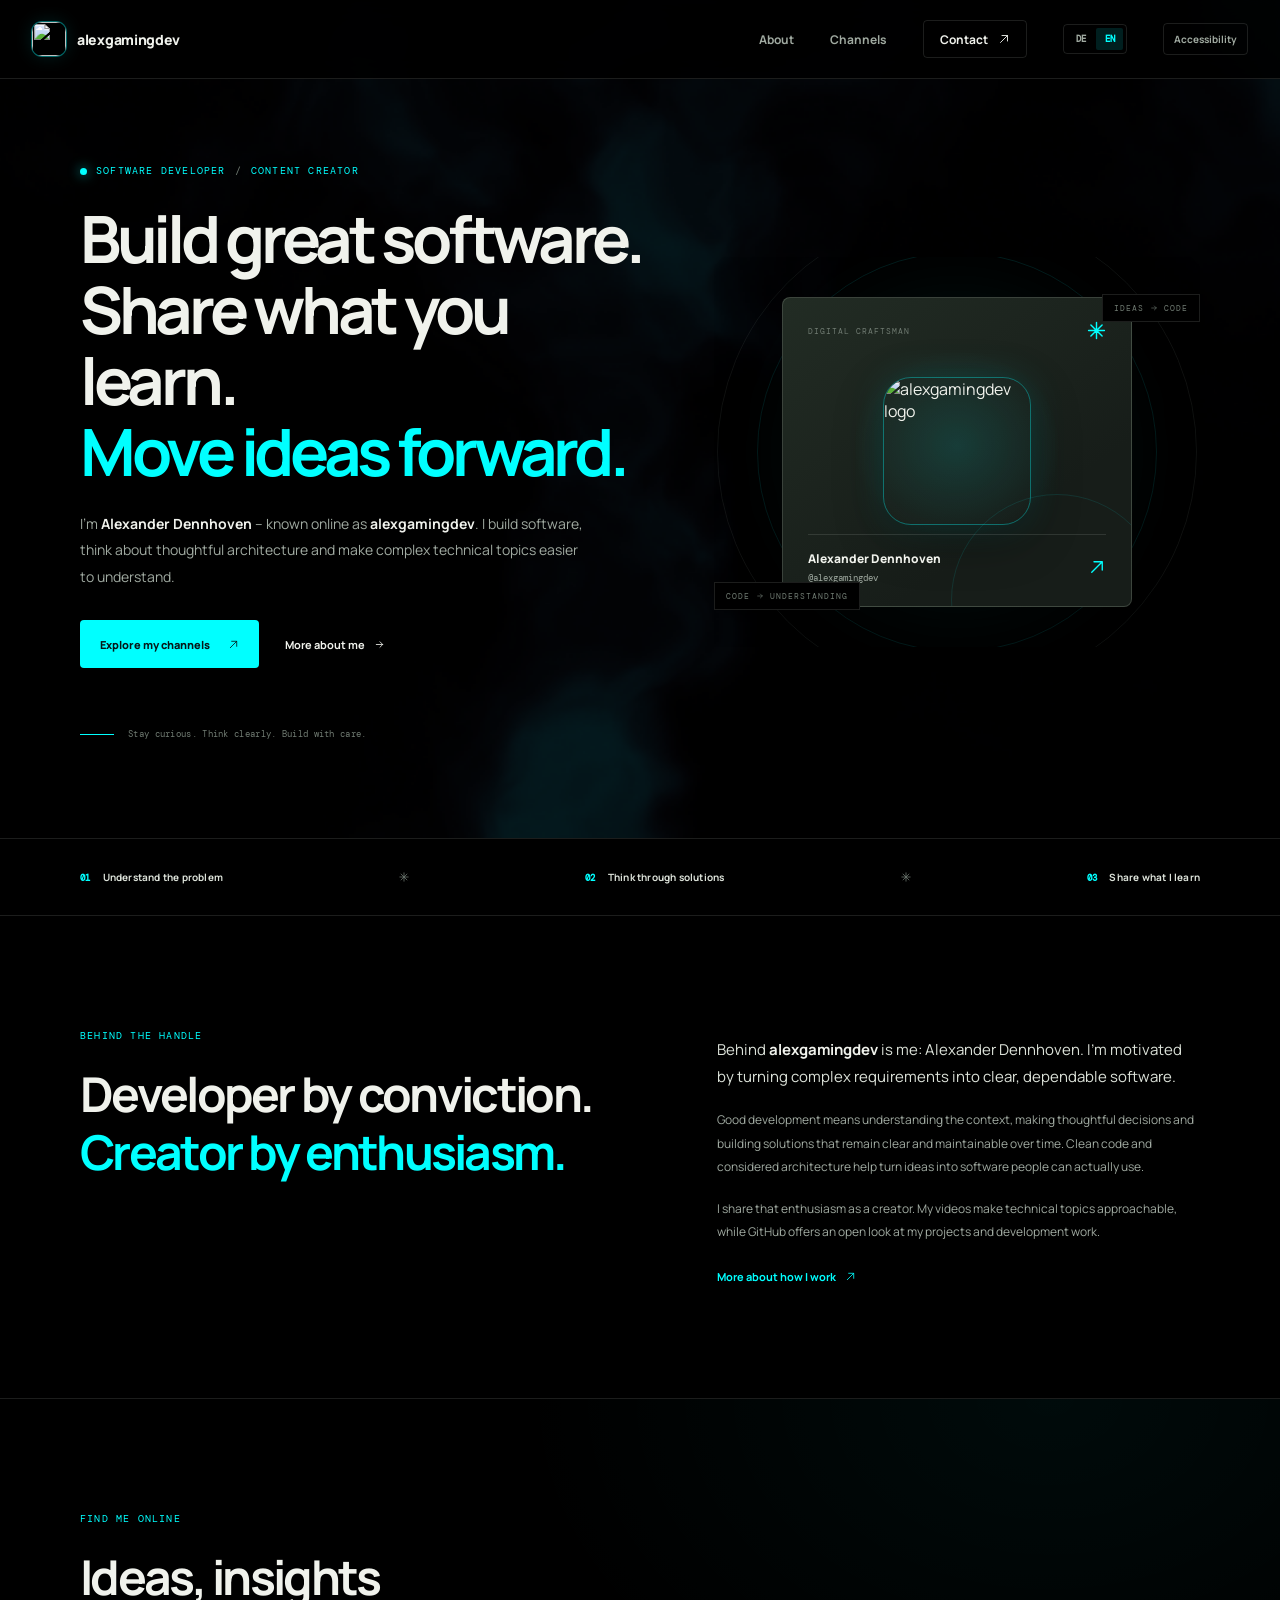
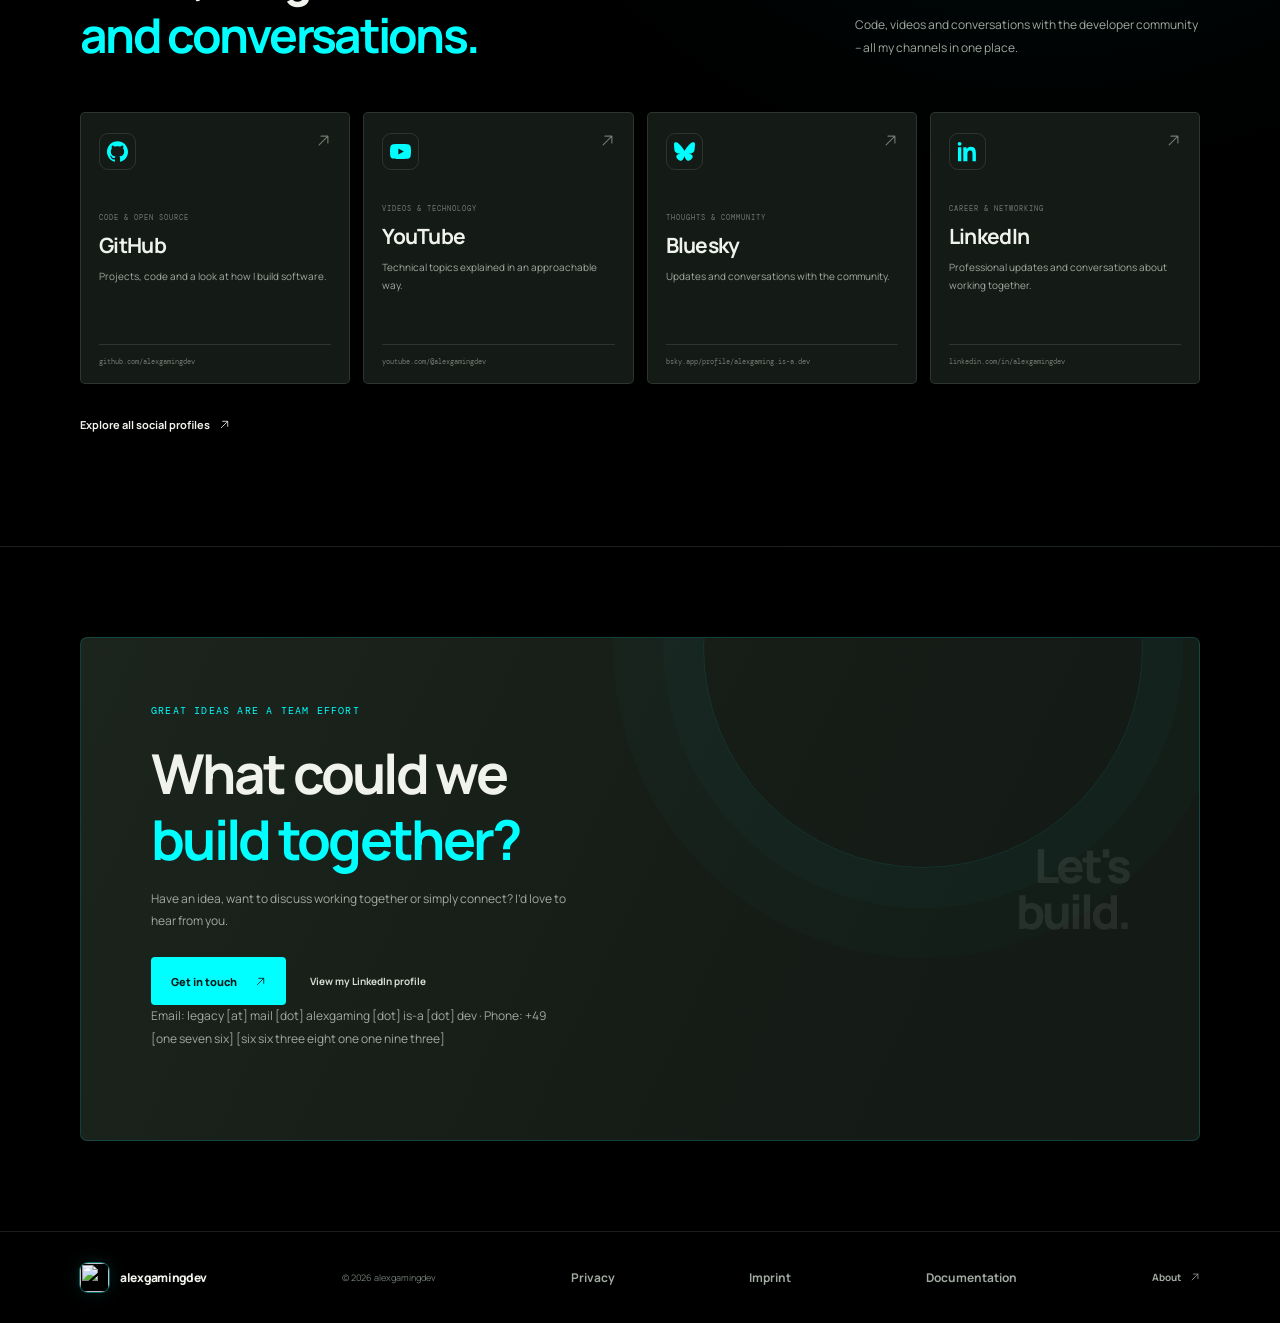
==== commit aa95f784: "Add files via upload" ====
--- a/index.html
+++ b/index.html
@@ -6,28 +6,31 @@
     <meta name="theme-color" content="#000000">
     <meta name="author" content="Alexander Dennhoven">
     <meta name="robots" content="index, follow, max-image-preview:large, max-snippet:-1, max-video-preview:-1">
-    <meta name="description" content="Alexander Dennhoven | Softwareentwickler und Content Creator mit Fokus auf moderne Softwareentwicklung, Open Source und verständliche technische Inhalte.">
-    <meta name="keywords" content="Alexander Dennhoven, alexgamingdev, Softwareentwickler, Softwareentwicklung, Softwarearchitektur, Open Source, Content Creator, Webentwicklung, Tech Content">
-    <meta property="og:title" content="Alexander Dennhoven | Softwareentwickler &amp; Creator | alexgamingdev">
-    <meta property="og:description" content="Gute Software bauen. Wissen teilen. Ideen weiterbringen.">
+    <meta name="description" content="Alexander Dennhoven, known as alexgamingdev: software developer and creator focused on modern software engineering, open source and clear tech storytelling.">
+    <meta name="keywords" content="Alexander Dennhoven, alexgamingdev, software developer, software engineering, software architecture, open source, content creator, web development, tech content">
+    <meta property="og:title" content="Alexander Dennhoven | Software Developer &amp; Creator | alexgamingdev">
+    <meta property="og:description" content="Build great software. Share what you learn. Move ideas forward.">
     <meta property="og:type" content="profile">
-    <meta property="og:url" content="https://www.alexgamingdev.tech/">
+    <meta property="og:url" content="https://alexgaming.is-a.dev/">
     <meta property="og:site_name" content="alexgamingdev">
     <meta property="og:image" content="https://alexgamingdev.github.io/icons/favicon.png">
-    <meta property="og:locale" content="de_DE">
+    <meta property="og:image:alt" content="alexgamingdev logo">
+    <meta property="og:locale" content="en_US">
+    <meta property="og:locale:alternate" content="de_DE">
     <meta property="og:profile:first_name" content="Alexander">
     <meta property="og:profile:last_name" content="Dennhoven">
     <meta property="og:profile:username" content="alexgamingdev">
     <meta name="twitter:card" content="summary_large_image">
-    <meta name="twitter:title" content="Alexander Dennhoven | alexgamingdev">
-    <meta name="twitter:description" content="Softwareentwicklung, Open Source und technische Themen verständlich erklärt.">
+    <meta name="twitter:title" content="Alexander Dennhoven | Software Developer &amp; Creator | alexgamingdev">
+    <meta name="twitter:description" content="Software development, open source and clear explanations of technical ideas.">
     <meta name="twitter:site" content="@alexgamingdev">
     <meta name="twitter:creator" content="@alexgamingdev">
     <meta name="twitter:image" content="https://alexgamingdev.github.io/icons/favicon.png">
-    <link rel="canonical" href="https://www.alexgamingdev.tech/">
-    <link rel="alternate" hreflang="de" href="https://www.alexgamingdev.tech/">
-    <link rel="alternate" hreflang="en" href="https://www.alexgamingdev.tech/?lang=en">
-    <link rel="alternate" hreflang="x-default" href="https://www.alexgamingdev.tech/">
+    <meta name="twitter:image:alt" content="alexgamingdev logo">
+    <link rel="canonical" href="https://alexgaming.is-a.dev/">
+    <link rel="alternate" hreflang="de" href="https://alexgaming.is-a.dev/?lang=de">
+    <link rel="alternate" hreflang="en" href="https://alexgaming.is-a.dev/">
+    <link rel="alternate" hreflang="x-default" href="https://alexgaming.is-a.dev/">
     <link rel="icon" type="image/png" href="https://alexgamingdev.github.io/icons/favicon.png">
     <link rel="shortcut icon" type="image/png" href="https://alexgamingdev.github.io/icons/favicon.png">
     <link rel="apple-touch-icon" href="https://alexgamingdev.github.io/icons/favicon.png">
@@ -35,66 +38,70 @@
     <link rel="me" href="https://github.com/alexgamingdev">
     <link rel="me" href="https://mastodon.social/@alexgamingdev">
     <link rel="stylesheet" href="./assets/css/styles.css">
-    <title>Alexander Dennhoven (alexgamingdev) | Softwareentwickler &amp; Creator</title>
+    <title>Alexander Dennhoven | Software Developer &amp; Creator | alexgamingdev</title>
     <script type="application/ld+json">
       {
         "@context": "https://schema.org",
         "@graph": [
           {
             "@type": ["WebPage", "ProfilePage"],
-            "@id": "https://www.alexgamingdev.tech/#webpage",
-            "url": "https://www.alexgamingdev.tech/",
-            "name": "Alexander Dennhoven (alexgamingdev) | Softwareentwickler & Creator",
-            "description": "Softwareentwickler und Content Creator mit Leidenschaft für moderne Softwareentwicklung und verständliche technische Inhalte.",
-            "inLanguage": "de-DE",
-            "mainEntity": {"@id": "https://www.alexgamingdev.tech/#person"}
+            "@id": "https://alexgaming.is-a.dev/#webpage",
+            "url": "https://alexgaming.is-a.dev/",
+            "name": "Alexander Dennhoven | Software Developer & Creator | alexgamingdev",
+            "description": "Alexander Dennhoven, known as alexgamingdev: software developer and creator focused on modern software engineering, open source and clear tech storytelling.",
+            "inLanguage": "en",
+            "mainEntity": {"@id": "https://alexgaming.is-a.dev/#person"}
           },
           {
             "@type": "WebSite",
-            "@id": "https://www.alexgamingdev.tech/#website",
-            "url": "https://www.alexgamingdev.tech/",
+            "@id": "https://alexgaming.is-a.dev/#website",
+            "url": "https://alexgaming.is-a.dev/",
             "name": "alexgamingdev",
-            "alternateName": ["Alexander Dennhoven", "alexgamingdev Portfolio"],
-            "inLanguage": "de-DE"
+            "alternateName": ["Alexander Dennhoven", "alexgamingdev portfolio"],
+            "inLanguage": ["en", "de"],
+            "publisher": {"@id": "https://alexgaming.is-a.dev/#person"}
           },
           {
             "@type": "Person",
-            "@id": "https://www.alexgamingdev.tech/#person",
+            "@id": "https://alexgaming.is-a.dev/#person",
             "name": "Alexander Dennhoven",
             "alternateName": ["alexgamingdev", "Alex Gaming Dev"],
-            "url": "https://www.alexgamingdev.tech/",
-            "jobTitle": "Softwareentwickler und Content Creator",
-            "description": "Softwareentwickler und Content Creator. Ich entwickle Software, beschäftige mich mit Softwarearchitektur und vermittle komplexe technische Themen verständlich.",
+            "url": "https://alexgaming.is-a.dev/",
+            "image": "https://alexgamingdev.github.io/icons/favicon.png",
+            "jobTitle": "Software Developer and Content Creator",
+            "description": "Alexander Dennhoven, known as alexgamingdev: software developer and creator focused on modern software engineering, open source and clear tech storytelling.",
             "knowsLanguage": ["de", "en", "la"],
             "knowsAbout": ["Software Engineering", "Software Architecture", "Open Source", "CLI Tools", "Automation", "Content Creation"],
             "sameAs": [
               "https://www.google.com/search?kgmid=/g/11y_3fjgvj",
               "https://www.wikidata.org/wiki/Q138410440",
               "https://github.com/alexgamingdev",
-              "https://www.linkedin.com/in/alexander-dennhoven/",
+              "https://github.com/alexgamingstudios",
+              "https://www.linkedin.com/in/alexgamingdev",
               "https://x.com/alexgamingdev",
               "https://www.instagram.com/alexgaming.dev/",
               "https://www.tiktok.com/@alexgamingdev",
               "https://www.youtube.com/@alexgamingdev",
               "https://www.twitch.tv/alexgamingdev",
-              "https://bsky.app/profile/alexgamingdev.de",
+              "https://bsky.app/profile/alexgaming.is-a.dev",
               "https://mastodon.social/@alexgamingdev",
+              "https://mstdn.social/@alexgamingdev",
               "https://de.pinterest.com/alexgamingdev/",
               "https://www.npmjs.com/~alexgamingdev",
               "https://linktr.ee/alexgamingdev"
             ],
-            "mainEntityOfPage": {"@id": "https://www.alexgamingdev.tech/#webpage"}
+            "mainEntityOfPage": {"@id": "https://alexgaming.is-a.dev/#webpage"}
           }
         ]
       }
     </script>
   </head>
   <body data-page="home">
-    <button class="skip-link" type="button">Zum Inhalt springen</button>
+    <button class="skip-link" type="button">Skip to content</button>
     <header class="site-header">
       <div class="header-inner">
         <a class="brand" href="./" aria-label="alexgamingdev – Startseite">
-          <img class="brand-logo" src="https://alexgamingdev.github.io/icons/favicon.png" alt="">
+          <img class="brand-logo" draggable="false" src="https://alexgamingdev.github.io/icons/favicon.png" alt="">
           <span class="brand-name">alexgamingdev</span>
         </a>
         <nav class="main-nav" aria-label="Hauptnavigation">
@@ -125,44 +132,45 @@
           <div class="visual-orbit orbit-one"></div><div class="visual-orbit orbit-two"></div><div class="visual-glow"></div>
           <div class="profile-card">
             <div class="profile-card-top"><span class="card-label">DIGITAL CRAFTSMAN</span><svg class="card-symbol ui-icon" aria-hidden="true"><use href="./assets/icons.svg#spark"></use></svg></div>
-            <div class="monogram"><img class="profile-logo" src="https://alexgamingdev.github.io/icons/favicon.png" alt="alexgamingdev logo"></div>
+            <div class="monogram"><img class="profile-logo" draggable="false" src="https://alexgamingdev.github.io/icons/favicon.png" alt="alexgamingdev logo"></div>
             <div class="profile-card-bottom"><div><p class="profile-name">Alexander Dennhoven</p><p class="profile-handle">@alexgamingdev</p></div><svg class="card-arrow ui-icon" aria-hidden="true"><use href="./assets/icons.svg#arrow-up-right"></use></svg></div>
           </div>
           <span class="orbit-caption caption-top">IDEAS <svg class="ui-icon" aria-hidden="true"><use href="./assets/icons.svg#arrow-right"></use></svg> CODE</span><span class="orbit-caption caption-bottom">CODE <svg class="ui-icon" aria-hidden="true"><use href="./assets/icons.svg#arrow-right"></use></svg> UNDERSTANDING</span>
         </div>
       </section>
       <section class="intro-strip" aria-label="How I work">
-        <div class="section-shell strip-inner"><p><span>01</span> Understand problems</p><svg class="strip-separator ui-icon" aria-hidden="true"><use href="./assets/icons.svg#spark"></use></svg><p><span>02</span> Think through solutions</p><svg class="strip-separator ui-icon" aria-hidden="true"><use href="./assets/icons.svg#spark"></use></svg><p><span>03</span> Share knowledge</p></div>
+        <div class="section-shell strip-inner"><p><span>01</span> Understand the problem</p><svg class="strip-separator ui-icon" aria-hidden="true"><use href="./assets/icons.svg#spark"></use></svg><p><span>02</span> Think through solutions</p><svg class="strip-separator ui-icon" aria-hidden="true"><use href="./assets/icons.svg#spark"></use></svg><p><span>03</span> Share what I learn</p></div>
       </section>
       <section class="about section-shell section-spacing" aria-labelledby="about-title">
-        <div class="section-heading"><p class="eyebrow">HINTER DEM HANDLE</p><h2 id="about-title">Entwickler aus Überzeugung.<br><span>Creator aus Begeisterung.</span></h2></div>
+        <div class="section-heading"><p class="eyebrow">BEHIND THE HANDLE</p><h2 id="about-title">Developer by conviction.<br><span>Creator by enthusiasm.</span></h2></div>
         <div class="about-content">
-          <p class="about-lead">Hinter <strong>alexgamingdev</strong> stehe ich: Alexander Dennhoven. Mich motiviert die Herausforderung, aus komplexen Anforderungen klare und verlässliche Software zu machen.</p>
-          <p>Gute Entwicklung heißt für mich, Zusammenhänge zu verstehen, sorgfältig zu gestalten und Lösungen so umzusetzen, dass sie nachvollziehbar und langfristig weiterentwickelbar bleiben. Sauberer Code und durchdachte Architektur helfen, Ideen in Software zu verwandeln, die Menschen wirklich nutzen können.</p>
-          <p>Diese Begeisterung teile ich als Content Creator. In meinen Videos mache ich technische Themen zugänglich. Auf GitHub können Projekte und Entwicklungsarbeit offen entdeckt werden.</p>
+          <p class="about-lead">Behind <strong>alexgamingdev</strong> is me: Alexander Dennhoven. I’m motivated by turning complex requirements into clear, dependable software.</p>
+          <p>Good development means understanding the context, making thoughtful decisions and building solutions that remain clear and maintainable over time. Clean code and considered architecture help turn ideas into software people can actually use.</p>
+          <p>I share that enthusiasm as a creator. My videos make technical topics approachable, while GitHub offers an open look at my projects and development work.</p>
           <a class="inline-link" href="./about/">More about how I work <svg class="ui-icon" aria-hidden="true"><use href="./assets/icons.svg#arrow-up-right"></use></svg></a>
         </div>
       </section>
       <section class="channels-section" aria-labelledby="channels-title">
         <div class="section-shell section-spacing">
-          <div class="channels-heading"><div><p class="eyebrow">FINDE MICH ONLINE</p><h2 id="channels-title">Ideen, Einblicke<br><span>und Austausch.</span></h2></div><p class="channels-summary">Code, Videos und Gespräche aus der Entwickler-Community – alle meine Kanäle an einem Ort.</p></div>
+          <div class="channels-heading"><div><p class="eyebrow">FIND ME ONLINE</p><h2 id="channels-title">Ideas, insights<br><span>and conversations.</span></h2></div><p class="channels-summary">Code, videos and conversations with the developer community – all my channels in one place.</p></div>
           <div class="channel-grid">
             <a class="channel-card github-card" href="https://github.com/alexgamingdev" target="_blank" rel="noopener noreferrer me"><div class="channel-card-top"><span class="channel-icon icon-github"><svg aria-hidden="true"><use href="./assets/icons.svg#github"></use></svg></span><svg class="external-arrow ui-icon" aria-hidden="true"><use href="./assets/icons.svg#arrow-up-right"></use></svg></div><div><p class="channel-type">CODE &amp; OPEN SOURCE</p><h3>GitHub</h3><p>Projects, code, and a look at what I build.</p></div><span class="channel-url">github.com/alexgamingdev</span></a>
             <a class="channel-card youtube-card" href="https://www.youtube.com/@alexgamingdev" target="_blank" rel="noopener noreferrer me"><div class="channel-card-top"><span class="channel-icon icon-youtube"><svg aria-hidden="true"><use href="./assets/icons.svg#youtube"></use></svg></span><svg class="external-arrow ui-icon" aria-hidden="true"><use href="./assets/icons.svg#arrow-up-right"></use></svg></div><div><p class="channel-type">VIDEOS &amp; TECH</p><h3>YouTube</h3><p>Technical topics, explained clearly.</p></div><span class="channel-url">youtube.com/@alexgamingdev</span></a>
-            <a class="channel-card bluesky-card" href="https://bsky.app/profile/alexgamingdev.de" target="_blank" rel="noopener noreferrer me"><div class="channel-card-top"><span class="channel-icon icon-bluesky"><svg aria-hidden="true"><use href="./assets/icons.svg#bluesky"></use></svg></span><svg class="external-arrow ui-icon" aria-hidden="true"><use href="./assets/icons.svg#arrow-up-right"></use></svg></div><div><p class="channel-type">THOUGHTS &amp; COMMUNITY</p><h3>BlueSky</h3><p>Updates and conversations with the community.</p></div><span class="channel-url">bsky.app/profile/alexgamingdev.de</span></a>
-            <a class="channel-card linkedin-card" href="https://www.linkedin.com/in/alexander-dennhoven/" target="_blank" rel="noopener noreferrer me"><div class="channel-card-top"><span class="channel-icon icon-linkedin"><svg aria-hidden="true"><use href="./assets/icons.svg#linkedin"></use></svg></span><svg class="external-arrow ui-icon" aria-hidden="true"><use href="./assets/icons.svg#arrow-up-right"></use></svg></div><div><p class="channel-type">CAREER &amp; NETWORKING</p><h3>LinkedIn</h3><p>Professional insights and conversations about collaboration.</p></div><span class="channel-url">linkedin.com/in/alexander-dennhoven</span></a>
+            <a class="channel-card bluesky-card" href="https://bsky.app/profile/alexgaming.is-a.dev" target="_blank" rel="noopener noreferrer me"><div class="channel-card-top"><span class="channel-icon icon-bluesky"><svg aria-hidden="true"><use href="./assets/icons.svg#bluesky"></use></svg></span><svg class="external-arrow ui-icon" aria-hidden="true"><use href="./assets/icons.svg#arrow-up-right"></use></svg></div><div><p class="channel-type">THOUGHTS &amp; COMMUNITY</p><h3>Bluesky</h3><p>Updates and conversations with the community.</p></div><span class="channel-url">bsky.app/profile/alexgaming.is-a.dev</span></a>
+            <a class="channel-card linkedin-card" href="https://www.linkedin.com/in/alexgamingdev" target="_blank" rel="noopener noreferrer me"><div class="channel-card-top"><span class="channel-icon icon-linkedin"><svg aria-hidden="true"><use href="./assets/icons.svg#linkedin"></use></svg></span><svg class="external-arrow ui-icon" aria-hidden="true"><use href="./assets/icons.svg#arrow-up-right"></use></svg></div><div><p class="channel-type">CAREER &amp; NETWORKING</p><h3>LinkedIn</h3><p>Professional insights and conversations about collaboration.</p></div><span class="channel-url">linkedin.com/in/alexgamingdev</span></a>
           </div>
           <p style="margin:28px 0 0"><a class="inline-link" href="./channels/">Explore all social profiles <svg class="ui-icon" aria-hidden="true"><use href="./assets/icons.svg#arrow-up-right"></use></svg></a></p>
         </div>
       </section>
       <section class="contact-section section-shell" aria-labelledby="contact-title">
         <div class="contact-orb" aria-hidden="true"></div>
-        <div class="contact-content"><p class="eyebrow">GOOD IDEAS ARE A TEAM EFFORT</p><h2 id="contact-title">What can we<br><span>build together?</span></h2><p>Have an idea, want to talk about working together, or just want to connect? I&apos;d love to hear from you.</p><div class="contact-actions"><a class="button button-primary" href="./contact/">Get in touch <svg class="ui-icon" aria-hidden="true"><use href="./assets/icons.svg#arrow-up-right"></use></svg></a><a class="contact-secondary" href="https://www.linkedin.com/in/alexander-dennhoven/" target="_blank" rel="noopener noreferrer me">Connect on LinkedIn</a></div></div>
+        <div class="contact-content"><p class="eyebrow">GOOD IDEAS ARE A TEAM EFFORT</p><h2 id="contact-title">What can we<br><span>build together?</span></h2><p>Have an idea, want to talk about working together, or just want to connect? I&apos;d love to hear from you.</p><div class="contact-actions"><a class="button button-primary" href="./contact/">Get in touch <svg class="ui-icon" aria-hidden="true"><use href="./assets/icons.svg#arrow-up-right"></use></svg></a><a class="contact-secondary" href="https://www.linkedin.com/in/alexgamingdev" target="_blank" rel="noopener noreferrer me">Connect on LinkedIn</a></div><p class="contact-details">Email: legacy [at] mail [dot] alexgaming [dot] is-a [dot] dev · Phone: +49 [one seven six] [six six three eight one one nine three]</p></div>
         <div class="contact-mark" aria-hidden="true">Let's<br>build<span>.</span></div>
       </section>
     </main>
-    <footer class="site-footer"><div class="section-shell footer-inner"><a class="brand footer-brand" href="./"><img class="brand-logo" src="https://alexgamingdev.github.io/icons/favicon.png" alt=""><span class="brand-name">alexgamingdev</span></a><p>© 2026 alexgamingdev</p><a class="back-to-top" href="./about/">About <svg class="ui-icon" aria-hidden="true"><use href="./assets/icons.svg#arrow-up-right"></use></svg></a></div></footer>
+    <footer class="site-footer"><div class="section-shell footer-inner"><a class="brand footer-brand" href="./"><img class="brand-logo" draggable="false" src="https://alexgamingdev.github.io/icons/favicon.png" alt=""><span class="brand-name">alexgamingdev</span></a><p>© 2026 alexgamingdev</p><a class="footer-privacy" href="./privacy/">Privacy</a><a class="footer-imprint" href="./imprint/">Imprint</a><a class="footer-docs" href="/docs/">Documentation</a><a class="back-to-top" href="./about/">About <svg class="ui-icon" aria-hidden="true"><use href="./assets/icons.svg#arrow-up-right"></use></svg></a></div></footer>
     <script src="./assets/js/smoke-bg.js" defer></script>
+    <script src="./assets/js/contact-verification-config.js" defer></script>
     <script src="./assets/js/site.js" defer></script>
   </body>
 </html>
--- a/assets/css/styles.css
+++ b/assets/css/styles.css
@@ -152,7 +152,16 @@
   flex: 0 0 auto;
   border-radius: 10px;
   object-fit: cover;
+  pointer-events: none;
+  user-select: none;
+  -webkit-user-drag: none;
   box-shadow: 0 0 0 1px rgba(0, 255, 255, 0.38), 0 0 18px rgba(0, 255, 255, 0.12);
+}
+
+.profile-logo {
+  pointer-events: none;
+  user-select: none;
+  -webkit-user-drag: none;
 }
 
 .brand-name {
@@ -168,7 +177,10 @@
 }
 
 .main-nav a,
-.back-to-top {
+.back-to-top,
+.footer-privacy,
+.footer-imprint,
+.footer-docs {
   color: var(--muted);
   font-size: 12px;
   font-weight: 700;
@@ -178,6 +190,9 @@
 
 .main-nav a:hover,
 .back-to-top:hover,
+.footer-privacy:hover,
+.footer-imprint:hover,
+.footer-docs:hover,
 .contact-secondary:hover {
   color: var(--accent);
 }
@@ -354,6 +369,35 @@
   max-width: 680px;
   margin-block: 28px 36px;
   gap: 20px;
+}
+
+.contact-verification {
+  display: grid;
+  justify-items: start;
+  max-width: 520px;
+  margin-top: 20px;
+  gap: 12px;
+}
+
+.contact-verification[hidden] {
+  display: none;
+}
+
+.contact-verification-status {
+  margin: 0;
+  color: var(--muted);
+  font-size: 12px;
+  line-height: 1.7;
+}
+
+.contact-verification-widget {
+  min-height: 65px;
+}
+
+.contact-verification-form {
+  color: var(--accent);
+  font-size: 12px;
+  font-weight: 700;
 }
 
 .contact-form h3 {
@@ -964,6 +1008,157 @@
   margin-bottom: 0;
 }
 
+.docs-layout {
+  display: grid;
+  grid-template-columns: minmax(190px, 0.7fr) minmax(0, 2fr);
+  align-items: start;
+  gap: 20px;
+}
+
+.docs-toc {
+  position: sticky;
+  top: 100px;
+  display: grid;
+  margin-bottom: 80px;
+  padding: 22px;
+  gap: 13px;
+}
+
+.docs-toc > div {
+  display: grid;
+  gap: 13px;
+}
+
+.docs-toc > div[hidden] {
+  display: none;
+}
+
+.docs-toc .eyebrow {
+  margin: 0 0 4px;
+}
+
+.docs-toc a {
+  color: var(--muted);
+  font-size: 11px;
+  font-weight: 700;
+  text-decoration: none;
+}
+
+.docs-toc a:hover {
+  color: var(--accent);
+}
+
+.docs-section {
+  margin-bottom: 20px;
+  scroll-margin-top: 100px;
+}
+
+.docs-section > .eyebrow {
+  margin: 0 0 14px;
+}
+
+.docs-card-grid {
+  display: grid;
+  grid-template-columns: repeat(2, minmax(0, 1fr));
+  gap: 10px;
+}
+
+.docs-card {
+  display: grid;
+  min-height: 135px;
+  padding: 17px;
+  align-content: start;
+  gap: 9px;
+  border: 1px solid var(--line);
+  border-radius: 4px;
+  background: var(--bg);
+  text-decoration: none;
+  transition: border-color 160ms ease, transform 160ms ease;
+}
+
+.docs-card:hover {
+  transform: translateY(-2px);
+  border-color: var(--accent);
+}
+
+.docs-card-index,
+.secret-sequence {
+  color: var(--accent);
+  font-family: var(--mono);
+  font-size: 9px;
+  letter-spacing: 0.7px;
+}
+
+.docs-card strong,
+.docs-feature strong {
+  font-size: 13px;
+}
+
+.docs-card > span:last-child {
+  color: var(--muted);
+  font-size: 11px;
+  line-height: 1.7;
+}
+
+.docs-list {
+  display: grid;
+  padding-left: 19px;
+  gap: 10px;
+}
+
+.docs-note {
+  margin-top: 20px;
+  padding: 13px 15px;
+  border-left: 2px solid var(--accent);
+  background: var(--bg);
+}
+
+.docs-feature {
+  padding-block: 14px;
+  border-top: 1px solid var(--line);
+}
+
+.docs-feature p {
+  margin-bottom: 0;
+}
+
+.docs-secret {
+  background:
+    radial-gradient(ellipse at 90% 10%, rgba(0, 255, 255, 0.08), transparent 55%),
+    var(--surface);
+}
+
+.secret-sequence {
+  font-size: 16px;
+  letter-spacing: 3px;
+}
+
+.docs-section details {
+  padding-block: 14px;
+  border-top: 1px solid var(--line);
+}
+
+.docs-section summary {
+  cursor: pointer;
+  font-size: 12px;
+  font-weight: 700;
+}
+
+.docs-section details p {
+  margin: 12px 0 0;
+}
+
+body.arcade-mode:not(.a11y-mode) {
+  --accent: #ff62d4;
+  --accent-dark: #35102c;
+}
+
+body.arcade-mode:not(.a11y-mode) .docs-secret {
+  background:
+    radial-gradient(ellipse at 90% 10%, rgba(255, 98, 212, 0.15), transparent 55%),
+    var(--surface);
+}
+
 .profile-grid {
   display: grid;
   margin-bottom: 80px;
@@ -1302,6 +1497,15 @@
   .contact-section {
     padding-inline: 45px;
   }
+
+  .docs-layout {
+    grid-template-columns: minmax(0, 1fr);
+  }
+
+  .docs-toc {
+    position: static;
+    margin-bottom: 20px;
+  }
 }
 
 @media (max-width: 650px) {
@@ -1466,6 +1670,14 @@
   .content-panel {
     margin-bottom: 55px;
     padding: 22px;
+  }
+
+  .docs-card-grid {
+    grid-template-columns: 1fr;
+  }
+
+  .docs-card {
+    min-height: 0;
   }
 
   .profile-grid {
